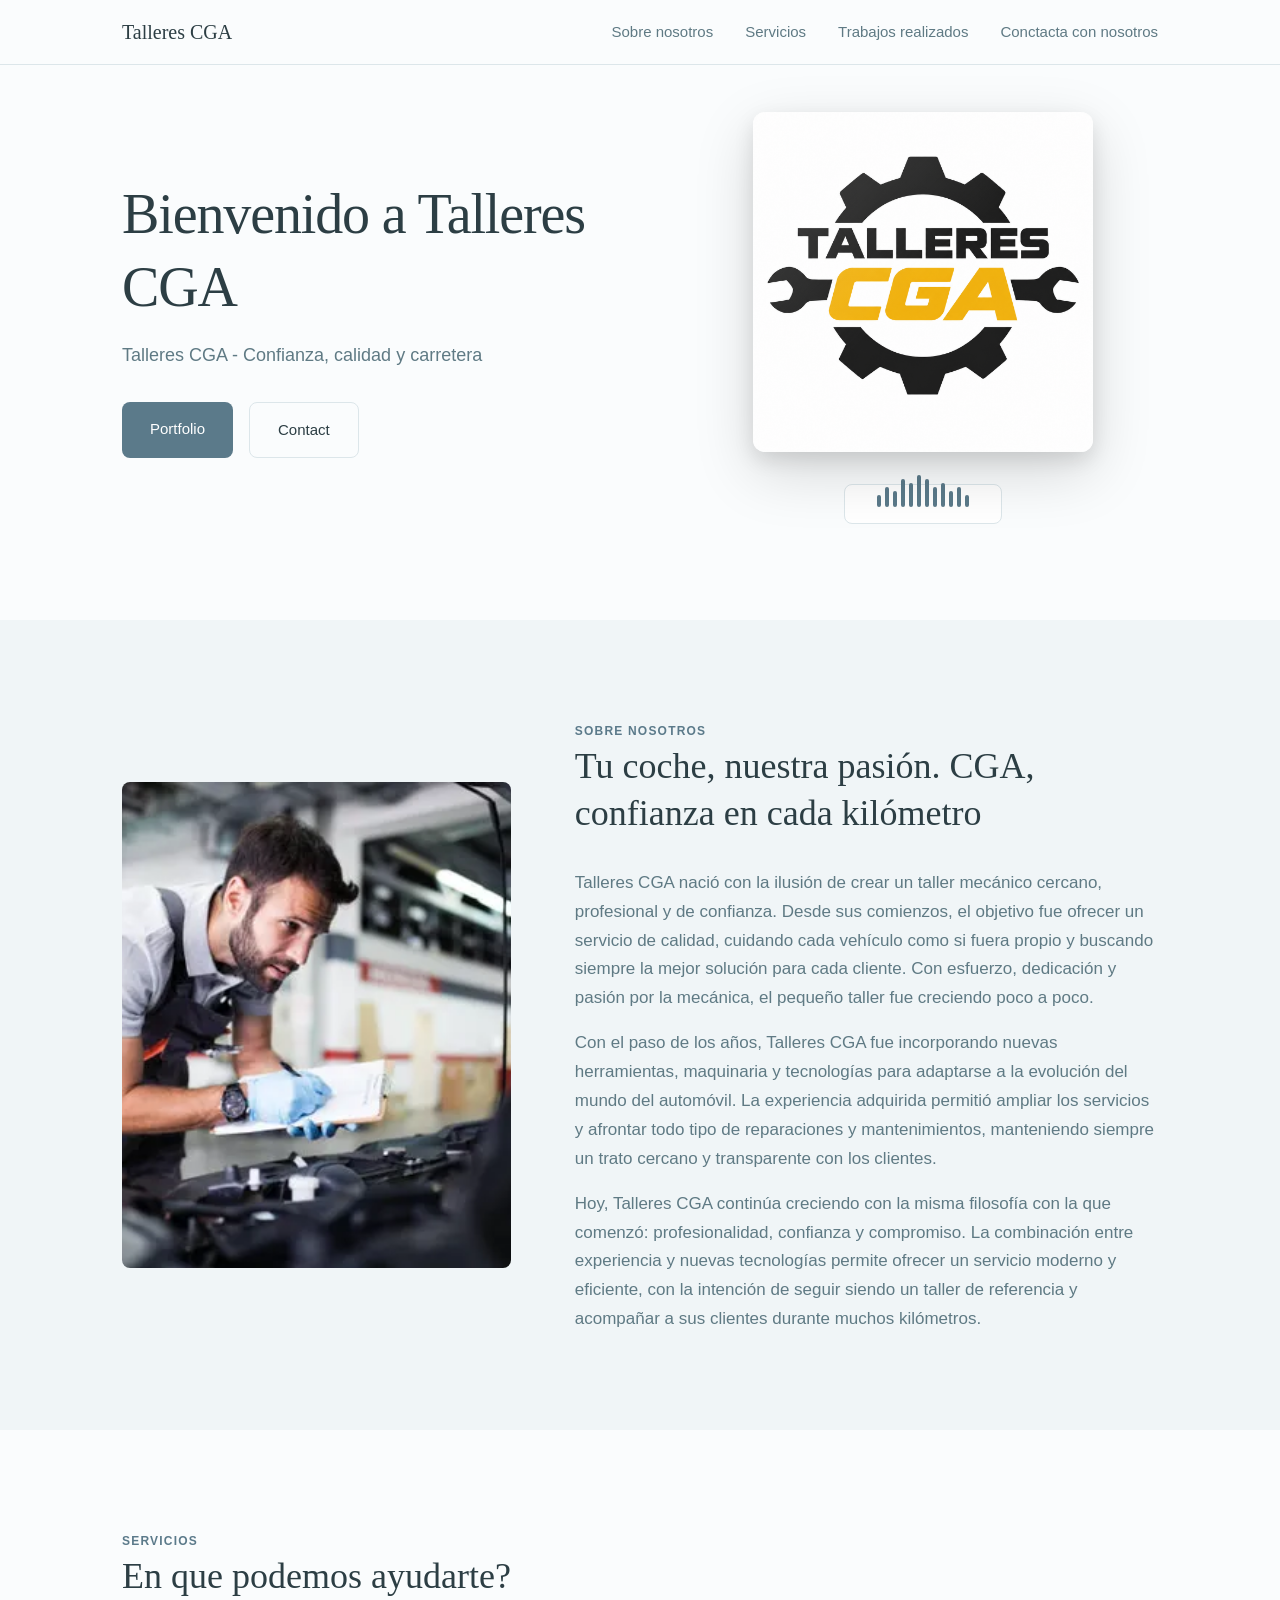
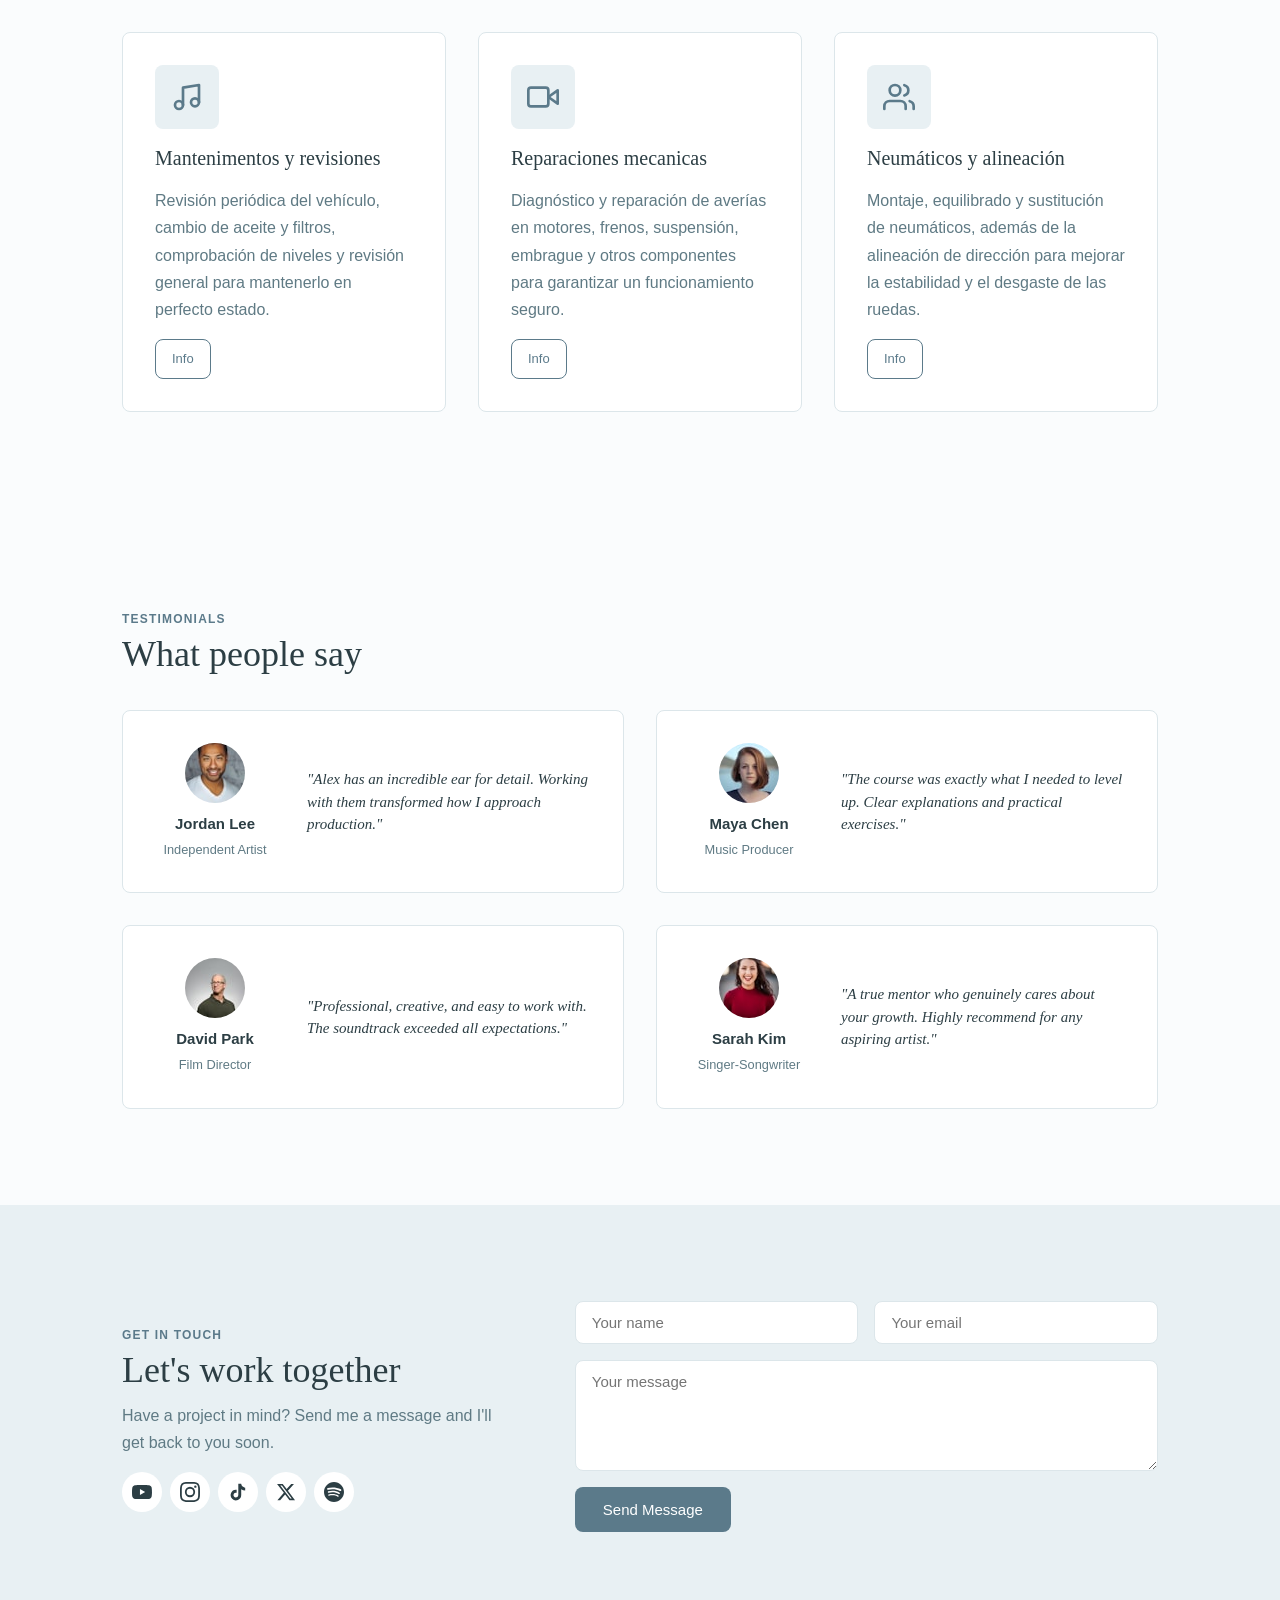
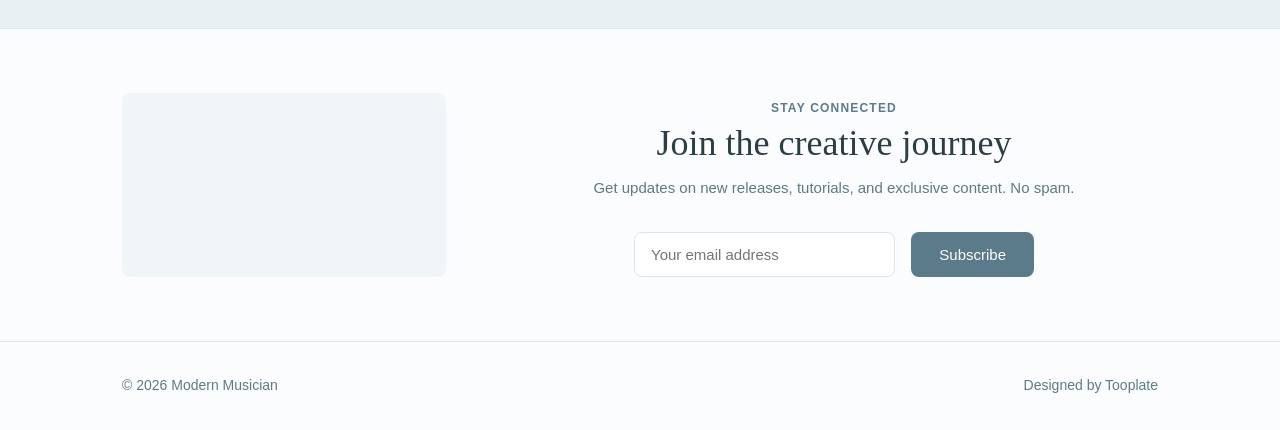
==== index.html @ a71c537a "init" ====
<!DOCTYPE html>
<html lang="en">

<head>
    <meta charset="UTF-8">
    <meta name="viewport" content="width=device-width, initial-scale=1.0">
    <meta name="description" content="Personal brand website for music creators, teachers, and freelancers">
    <title>Talleres CGA</title>
    <link rel="stylesheet" href="tooplate-musician-style.css">
    <!--

Tooplate 2155 Modern Musician

https://www.tooplate.com/view/2155-modern-musician

Free HTML CSS Template

-->
</head>

<body>
    <!-- Header -->
    <header class="header">
        <div class="container header-inner">
            <a href="#" class="logo">Talleres CGA</a>
            <button class="nav-toggle" aria-label="Toggle navigation" aria-expanded="false">
                <span></span>
                <span></span>
                <span></span>
            </button>
            <nav class="nav" id="nav">
                <ul class="nav-list">
                    <li><a href="#about" class="nav-link">Sobre nosotros</a></li>
                    <li><a href="#services" class="nav-link">Servicios</a></li>
                    <li><a href="#work" class="nav-link">Trabajos realizados</a></li>
                    <li><a href="#contact" class="nav-link">Conctacta con nosotros</a></li>
                </ul>
            </nav>
        </div>
    </header>

    <!-- Hero Section -->
    <section class="hero" id="hero">
        <div class="container">
            <div class="hero-grid">
                <div class="hero-content">
                    <h1>Bienvenido a Talleres CGA</h1>
                    <p class="hero-description">Talleres CGA - Confianza, calidad y carretera</p>


                    <svg class="icon-pause" width="20" height="20" viewBox="0 0 24 24" fill="currentColor"
                        style="display: none;">
                        <rect x="6" y="4" width="4" height="16" />
                        <rect x="14" y="4" width="4" height="16" />
                    </svg>

                    <div class="btn-group">
                        <a href="#work" class="btn btn-primary">Portfolio</a>
                        <a href="#contact" class="btn btn-secondary">Contact</a>
                    </div>
                </div>

                <!-- Hero Visual -->
                <div class="hero-visual">
                    <div class="album-showcase">
                        <div class="album-cover">
                            <img src="images/1a170a51-46c1-43ce-964d-2e6b5e4db017.png" alt="Logo talleres CGA">
                            <div class="album-reflection"></div>
                        </div>
                        <div class="audio-visualizer" id="visualizer">
                            <span class="bar"></span>
                            <span class="bar"></span>
                            <span class="bar"></span>
                            <span class="bar"></span>
                            <span class="bar"></span>
                            <span class="bar"></span>
                            <span class="bar"></span>
                            <span class="bar"></span>
                            <span class="bar"></span>
                            <span class="bar"></span>
                            <span class="bar"></span>
                            <span class="bar"></span>
                        </div>
                    </div>
                </div>
            </div>
        </div>
    </section>

    <!-- About Section -->
    <section class="about" id="about">
        <div class="container">
            <div class="about-grid">
                <div class="about-image">
                    <!-- Replace with your image -->
                    <img src="images/car-service.webp" alt="Modern Musician portrait">
                </div>
                <div class="about-text">
                    <span class="section-label">Sobre nosotros</span>
                    <h2>Tu coche, nuestra pasión. CGA, confianza en cada kilómetro
                    </h2>
                    <p>Talleres CGA nació con la ilusión de crear un taller mecánico cercano, profesional y de
                        confianza. Desde sus comienzos, el objetivo fue ofrecer un servicio de calidad, cuidando cada
                        vehículo como si fuera propio y buscando siempre la mejor solución para cada cliente. Con
                        esfuerzo, dedicación y pasión por la mecánica, el pequeño taller fue creciendo poco a poco.</p>
                    <p>Con el paso de los años, Talleres CGA fue incorporando nuevas herramientas, maquinaria y
                        tecnologías para adaptarse a la evolución del mundo del automóvil. La experiencia adquirida
                        permitió ampliar los servicios y afrontar todo tipo de reparaciones y mantenimientos,
                        manteniendo siempre un trato cercano y transparente con los clientes.</p>
                    <p>Hoy, Talleres CGA continúa creciendo con la misma filosofía con la que
                        comenzó: profesionalidad, confianza y compromiso. La combinación entre experiencia y nuevas
                        tecnologías permite ofrecer un servicio moderno y eficiente, con la intención de seguir siendo
                        un taller de referencia y acompañar a sus clientes durante muchos kilómetros.</p>
                </div>
            </div>
        </div>
    </section>

    <!-- Services Section -->
    <section class="services" id="services">
        <div class="container">
            <span class="section-label">Servicios</span>
            <h2>En que podemos ayudarte?</h2>
            <div class="services-grid">
                <article class="service-card">
                    <div class="service-icon">
                        <svg width="24" height="24" viewBox="0 0 24 24" fill="none" stroke="currentColor"
                            stroke-width="2" stroke-linecap="round" stroke-linejoin="round">
                            <path d="M9 18V5l12-2v13" />
                            <circle cx="6" cy="18" r="3" />
                            <circle cx="18" cy="16" r="3" />
                        </svg>
                    </div>
                    <h3>Mantenimentos y revisiones</h3>
                    <p>Revisión periódica del vehículo, cambio de aceite y filtros, comprobación de niveles y revisión
                        general para mantenerlo en perfecto estado.</p>
                    <a href="#" class="btn-small">Info</a>
                </article>
                <article class="service-card">
                    <div class="service-icon">
                        <svg width="24" height="24" viewBox="0 0 24 24" fill="none" stroke="currentColor"
                            stroke-width="2" stroke-linecap="round" stroke-linejoin="round">
                            <polygon points="23 7 16 12 23 17 23 7" />
                            <rect x="1" y="5" width="15" height="14" rx="2" ry="2" />
                        </svg>
                    </div>
                    <h3>Reparaciones mecanicas</h3>
                    <p>Diagnóstico y reparación de averías en motores, frenos, suspensión, embrague y otros componentes
                        para garantizar un funcionamiento seguro. </p>
                    <a href="#" class="btn-small">Info</a>
                </article>
                <article class="service-card">
                    <div class="service-icon">
                        <svg width="24" height="24" viewBox="0 0 24 24" fill="none" stroke="currentColor"
                            stroke-width="2" stroke-linecap="round" stroke-linejoin="round">
                            <path d="M17 21v-2a4 4 0 0 0-4-4H5a4 4 0 0 0-4 4v2" />
                            <circle cx="9" cy="7" r="4" />
                            <path d="M23 21v-2a4 4 0 0 0-3-3.87" />
                            <path d="M16 3.13a4 4 0 0 1 0 7.75" />
                        </svg>
                    </div>
                    <h3>Neumáticos y alineación</h3>
                    <p>Montaje, equilibrado y sustitución de neumáticos, además de la alineación de dirección para
                        mejorar la estabilidad y el desgaste de las ruedas.</p>
                    <a href="#" class="btn-small">Info</a>
                </article>
            </div>
        </div>
    </section>

    <!-- Testimonials Section -->
    <section class="testimonials" id="testimonials">
        <div class="container">
            <span class="section-label">Testimonials</span>
            <h2>What people say</h2>
            <div class="testimonials-grid">
                <article class="testimonial-card">
                    <div class="testimonial-author">
                        <div class="testimonial-avatar">
                            <img src="images/musician-avatar-11.jpg" alt="Jordan Lee">
                        </div>
                        <p class="testimonial-name">Jordan Lee</p>
                        <p class="testimonial-role">Independent Artist</p>
                    </div>
                    <p class="testimonial-text">"Alex has an incredible ear for detail. Working with them transformed
                        how I approach production."</p>
                </article>
                <article class="testimonial-card">
                    <div class="testimonial-author">
                        <div class="testimonial-avatar">
                            <img src="images/musician-avatar-12.jpg" alt="Maya Chen">
                        </div>
                        <p class="testimonial-name">Maya Chen</p>
                        <p class="testimonial-role">Music Producer</p>
                    </div>
                    <p class="testimonial-text">"The course was exactly what I needed to level up. Clear explanations
                        and practical exercises."</p>
                </article>
                <article class="testimonial-card">
                    <div class="testimonial-author">
                        <div class="testimonial-avatar">
                            <img src="images/musician-avatar-13.jpg" alt="David Park">
                        </div>
                        <p class="testimonial-name">David Park</p>
                        <p class="testimonial-role">Film Director</p>
                    </div>
                    <p class="testimonial-text">"Professional, creative, and easy to work with. The soundtrack exceeded
                        all expectations."</p>
                </article>
                <article class="testimonial-card">
                    <div class="testimonial-author">
                        <div class="testimonial-avatar">
                            <img src="images/musician-avatar-14.jpg" alt="Sarah Kim">
                        </div>
                        <p class="testimonial-name">Sarah Kim</p>
                        <p class="testimonial-role">Singer-Songwriter</p>
                    </div>
                    <p class="testimonial-text">"A true mentor who genuinely cares about your growth. Highly recommend
                        for any aspiring artist."</p>
                </article>
            </div>
        </div>
    </section>

    <!-- Contact Section -->
    <section class="contact" id="contact">
        <div class="container">
            <div class="contact-grid">
                <div class="contact-info">
                    <span class="section-label">Get in Touch</span>
                    <h2>Let's work together</h2>
                    <p>Have a project in mind? Send me a message and I'll get back to you soon.</p>
                    <div class="social-links">
                        <a href="#" class="social-link" aria-label="YouTube">
                            <svg width="20" height="20" viewBox="0 0 24 24" fill="currentColor">
                                <path
                                    d="M23.498 6.186a3.016 3.016 0 0 0-2.122-2.136C19.505 3.545 12 3.545 12 3.545s-7.505 0-9.377.505A3.017 3.017 0 0 0 .502 6.186C0 8.07 0 12 0 12s0 3.93.502 5.814a3.016 3.016 0 0 0 2.122 2.136c1.871.505 9.376.505 9.376.505s7.505 0 9.377-.505a3.015 3.015 0 0 0 2.122-2.136C24 15.93 24 12 24 12s0-3.93-.502-5.814zM9.545 15.568V8.432L15.818 12l-6.273 3.568z" />
                            </svg>
                        </a>
                        <a href="#" class="social-link" aria-label="Instagram">
                            <svg width="20" height="20" viewBox="0 0 24 24" fill="currentColor">
                                <path
                                    d="M12 2.163c3.204 0 3.584.012 4.85.07 3.252.148 4.771 1.691 4.919 4.919.058 1.265.069 1.645.069 4.849 0 3.205-.012 3.584-.069 4.849-.149 3.225-1.664 4.771-4.919 4.919-1.266.058-1.644.07-4.85.07-3.204 0-3.584-.012-4.849-.07-3.26-.149-4.771-1.699-4.919-4.92-.058-1.265-.07-1.644-.07-4.849 0-3.204.013-3.583.07-4.849.149-3.227 1.664-4.771 4.919-4.919 1.266-.057 1.645-.069 4.849-.069zM12 0C8.741 0 8.333.014 7.053.072 2.695.272.273 2.69.073 7.052.014 8.333 0 8.741 0 12c0 3.259.014 3.668.072 4.948.2 4.358 2.618 6.78 6.98 6.98C8.333 23.986 8.741 24 12 24c3.259 0 3.668-.014 4.948-.072 4.354-.2 6.782-2.618 6.979-6.98.059-1.28.073-1.689.073-4.948 0-3.259-.014-3.667-.072-4.947-.196-4.354-2.617-6.78-6.979-6.98C15.668.014 15.259 0 12 0zm0 5.838a6.162 6.162 0 1 0 0 12.324 6.162 6.162 0 0 0 0-12.324zM12 16a4 4 0 1 1 0-8 4 4 0 0 1 0 8zm6.406-11.845a1.44 1.44 0 1 0 0 2.881 1.44 1.44 0 0 0 0-2.881z" />
                            </svg>
                        </a>
                        <a href="#" class="social-link" aria-label="TikTok">
                            <svg width="20" height="20" viewBox="0 0 24 24" fill="currentColor">
                                <path
                                    d="M19.59 6.69a4.83 4.83 0 0 1-3.77-4.25V2h-3.45v13.67a2.89 2.89 0 0 1-5.2 1.74 2.89 2.89 0 0 1 2.31-4.64 2.93 2.93 0 0 1 .88.13V9.4a6.84 6.84 0 0 0-1-.05A6.33 6.33 0 0 0 5 20.1a6.34 6.34 0 0 0 10.86-4.43v-7a8.16 8.16 0 0 0 4.77 1.52v-3.4a4.85 4.85 0 0 1-1-.1z" />
                            </svg>
                        </a>
                        <a href="#" class="social-link" aria-label="Twitter">
                            <svg width="20" height="20" viewBox="0 0 24 24" fill="currentColor">
                                <path
                                    d="M18.244 2.25h3.308l-7.227 8.26 8.502 11.24H16.17l-5.214-6.817L4.99 21.75H1.68l7.73-8.835L1.254 2.25H8.08l4.713 6.231zm-1.161 17.52h1.833L7.084 4.126H5.117z" />
                            </svg>
                        </a>
                        <a href="#" class="social-link" aria-label="Spotify">
                            <svg width="20" height="20" viewBox="0 0 24 24" fill="currentColor">
                                <path
                                    d="M12 0C5.4 0 0 5.4 0 12s5.4 12 12 12 12-5.4 12-12S18.66 0 12 0zm5.521 17.34c-.24.359-.66.48-1.021.24-2.82-1.74-6.36-2.101-10.561-1.141-.418.122-.779-.179-.899-.539-.12-.421.18-.78.54-.9 4.56-1.021 8.52-.6 11.64 1.32.42.18.479.659.301 1.02zm1.44-3.3c-.301.42-.841.6-1.262.3-3.239-1.98-8.159-2.58-11.939-1.38-.479.12-1.02-.12-1.14-.6-.12-.48.12-1.021.6-1.141C9.6 9.9 15 10.561 18.72 12.84c.361.181.54.78.241 1.2zm.12-3.36C15.24 8.4 8.82 8.16 5.16 9.301c-.6.179-1.2-.181-1.38-.721-.18-.601.18-1.2.72-1.381 4.26-1.26 11.28-1.02 15.721 1.621.539.3.719 1.02.419 1.56-.299.421-1.02.599-1.559.3z" />
                            </svg>
                        </a>
                    </div>
                </div>
                <form class="contact-form" action="#" method="post">
                    <div class="form-row">
                        <input type="text" class="form-input" name="name" placeholder="Your name" required>
                        <input type="email" class="form-input" name="email" placeholder="Your email" required>
                    </div>
                    <textarea class="form-input form-textarea" name="message" placeholder="Your message" rows="5"
                        required></textarea>
                    <button type="submit" class="btn btn-primary">Send Message</button>
                </form>
            </div>
        </div>
    </section>

    <!-- Newsletter Section -->
    <section class="newsletter" id="newsletter">
        <div class="container">
            <div class="newsletter-grid">
                <div class="newsletter-map">
                    <iframe
                        src="https://www.google.com/maps/embed?pb=!1m18!1m12!1m3!1d423286.27404345275!2d-118.69192047471653!3d34.02016130653294!2m3!1f0!2f0!3f0!3m2!1i1024!2i768!4f13.1!3m3!1m2!1s0x80c2c75ddc27da13%3A0xe22fdf6f254608f4!2sLos%20Angeles%2C%20CA%2C%20USA!5e0!3m2!1sen!2s!4v1699900000000!5m2!1sen!2s"
                        width="100%" height="100%" style="border:0; border-radius: 8px;" allowfullscreen=""
                        loading="lazy" referrerpolicy="no-referrer-when-downgrade">
                    </iframe>
                </div>
                <div class="newsletter-content">
                    <span class="section-label">Stay Connected</span>
                    <h3>Join the creative journey</h3>
                    <p>Get updates on new releases, tutorials, and exclusive content. No spam.</p>
                    <form class="newsletter-form" action="#" method="post">
                        <input type="email" class="form-input" name="email" placeholder="Your email address" required>
                        <button type="submit" class="btn btn-primary">Subscribe</button>
                    </form>
                </div>
            </div>
        </div>
    </section>

    <!-- Footer -->
    <footer class="footer">
        <div class="container footer-content">
            <p class="footer-copyright">© 2026 Modern Musician</p>
            <a href="https://www.tooplate.com" rel="nofollow" class="footer-credit">Designed by Tooplate</a>
        </div>
    </footer>

    <!-- JavaScript for navigation and audio player -->
    <script src="tooplate-musician-script.js"></script>
</body>

</html>
---- tooplate-musician-style.css ----
@charset "utf-8";
/* CSS Document 

Tooplate 2155 Modern Musician

https://www.tooplate.com/view/2155-modern-musician

*/
:root {
	/* Colors */
	--color-primary: #5b7a8a;
	--color-primary-light: #e8f0f3;
	--color-primary-dark: #3d5561;
	--color-text: #2c3e44;
	--color-text-light: #5f7a84;
	--color-bg: #fafcfd;
	--color-bg-alt: #f0f5f7;
	--color-white: #ffffff;
	--color-border: #dce6ea;

	/* Typography */
	--font-main: -apple-system, BlinkMacSystemFont, "Segoe UI", Roboto, "Helvetica Neue", Arial, sans-serif;
	--font-heading: "Georgia", "Times New Roman", serif;

	/* Spacing */
	--space-xs: 0.5rem;
	--space-sm: 1rem;
	--space-md: 2rem;
	--space-lg: 4rem;
	--space-xl: 6rem;

	/* Layout */
	--max-width: 1100px;
	--border-radius: 8px;
}

/* ===========================================
           Reset & Base Styles
           =========================================== */
*,
*::before,
*::after {
	box-sizing: border-box;
	margin: 0;
	padding: 0;
}

html {
	scroll-behavior: smooth;
}

body {
	font-family: var(--font-main);
	font-size: 1rem;
	line-height: 1.7;
	color: var(--color-text);
	background-color: var(--color-bg);
}

img {
	max-width: 100%;
	height: auto;
	display: block;
}

a {
	color: var(--color-primary);
	text-decoration: none;
	transition: color 0.2s ease;
}

a:hover {
	color: var(--color-primary-dark);
}

/* ===========================================
           Typography
           =========================================== */
h1,
h2,
h3,
h4 {
	font-family: var(--font-heading);
	font-weight: 400;
	line-height: 1.3;
	color: var(--color-text);
}

h1 {
	font-size: clamp(2.5rem, 5vw, 3.5rem);
	letter-spacing: -0.02em;
}

h2 {
	font-size: clamp(1.75rem, 3vw, 2.25rem);
	margin-bottom: var(--space-md);
}

h3 {
	font-size: 1.25rem;
	margin-bottom: var(--space-sm);
}

p {
	margin-bottom: var(--space-sm);
}

/* ===========================================
           Layout Components
           =========================================== */
.container {
	width: 100%;
	max-width: var(--max-width);
	margin: 0 auto;
	padding: 0 var(--space-md);
}

section {
	padding: var(--space-xl) 0;
}

.section-label {
	font-family: var(--font-main);
	font-size: 0.75rem;
	font-weight: 600;
	letter-spacing: 0.1em;
	text-transform: uppercase;
	color: var(--color-primary);
	margin-bottom: var(--space-xs);
}

/* ===========================================
           Buttons
           =========================================== */
.btn {
	display: inline-block;
	padding: 0.875rem 1.75rem;
	font-family: var(--font-main);
	font-size: 0.9375rem;
	font-weight: 500;
	text-align: center;
	border: none;
	border-radius: var(--border-radius);
	cursor: pointer;
	transition: all 0.2s ease;
}

.btn-primary {
	background-color: var(--color-primary);
	color: var(--color-white);
}

.btn-primary:hover {
	background-color: var(--color-primary-dark);
	color: var(--color-white);
}

.btn-secondary {
	background-color: transparent;
	color: var(--color-text);
	border: 1px solid var(--color-border);
}

.btn-secondary:hover {
	background-color: var(--color-bg-alt);
	border-color: var(--color-text-light);
	color: var(--color-text);
}

.btn-group {
	display: flex;
	flex-wrap: wrap;
	gap: var(--space-sm);
}

/* ===========================================
           Header & Navigation
           =========================================== */
.header {
	position: fixed;
	top: 0;
	left: 0;
	right: 0;
	background-color: rgba(250, 252, 253, 0.95);
	backdrop-filter: blur(8px);
	z-index: 100;
	border-bottom: 1px solid var(--color-border);
}

.header-inner {
	display: flex;
	align-items: center;
	justify-content: space-between;
	height: 4rem;
}

.logo {
	font-family: var(--font-heading);
	font-size: 1.25rem;
	color: var(--color-text);
}

.nav-list {
	display: flex;
	gap: var(--space-md);
	list-style: none;
}

.nav-link {
	font-size: 0.9375rem;
	color: var(--color-text-light);
}

.nav-link:hover {
	color: var(--color-text);
}

.nav-toggle {
	display: none;
	background: none;
	border: none;
	cursor: pointer;
	padding: var(--space-xs);
}

.nav-toggle span {
	display: block;
	width: 24px;
	height: 2px;
	background-color: var(--color-text);
	margin: 5px 0;
	transition: 0.2s;
}

/* ===========================================
           Hero Section
           =========================================== */
.hero {
	display: flex;
	align-items: center;
	padding-top: 7rem;
	padding-bottom: var(--space-xl);
	background-color: var(--color-bg);
}

.hero-grid {
	display: grid;
	grid-template-columns: 1fr;
	gap: var(--space-lg);
	align-items: center;
}

.hero-content {
	max-width: 540px;
}

.hero-tagline {
	font-size: 1.125rem;
	color: var(--color-text-light);
	margin-bottom: var(--space-xs);
}

.hero h1 {
	margin-bottom: var(--space-sm);
}

.hero-description {
	font-size: 1.125rem;
	color: var(--color-text-light);
	margin-bottom: var(--space-md);
}

/* Hero Visual / Album Showcase */
.hero-visual {
	display: flex;
	justify-content: center;
	align-items: center;
}

.album-showcase {
	position: relative;
	display: flex;
	flex-direction: column;
	align-items: center;
	gap: var(--space-md);
}

.album-cover {
	position: relative;
	width: 280px;
	height: 280px;
	border-radius: 12px;
	overflow: hidden;
	box-shadow:
		0 20px 60px rgba(0, 0, 0, 0.15),
		0 8px 20px rgba(0, 0, 0, 0.1);
}

.album-cover img {
	width: 100%;
	height: 100%;
	object-fit: cover;
}

.album-reflection {
	position: absolute;
	inset: 0;
	background: linear-gradient(135deg,
			rgba(255, 255, 255, 0.2) 0%,
			rgba(255, 255, 255, 0) 50%);
	pointer-events: none;
}

.audio-visualizer {
	display: flex;
	align-items: flex-end;
	justify-content: center;
	gap: 4px;
	height: 40px;
	padding: var(--space-sm) var(--space-md);
	background-color: var(--color-white);
	border-radius: var(--border-radius);
	border: 1px solid var(--color-border);
}

.audio-visualizer .bar {
	width: 4px;
	background-color: var(--color-primary);
	border-radius: 2px;
	height: 8px;
	transition: height 0.1s ease;
}

.audio-visualizer.playing .bar {
	animation: visualizer 0.5s ease-in-out infinite alternate;
}

.audio-visualizer .bar:nth-child(1) {
	height: 12px;
	animation-delay: 0s;
}

.audio-visualizer .bar:nth-child(2) {
	height: 20px;
	animation-delay: 0.1s;
}

.audio-visualizer .bar:nth-child(3) {
	height: 16px;
	animation-delay: 0.15s;
}

.audio-visualizer .bar:nth-child(4) {
	height: 28px;
	animation-delay: 0.2s;
}

.audio-visualizer .bar:nth-child(5) {
	height: 24px;
	animation-delay: 0.05s;
}

.audio-visualizer .bar:nth-child(6) {
	height: 32px;
	animation-delay: 0.25s;
}

.audio-visualizer .bar:nth-child(7) {
	height: 28px;
	animation-delay: 0.1s;
}

.audio-visualizer .bar:nth-child(8) {
	height: 20px;
	animation-delay: 0.3s;
}

.audio-visualizer .bar:nth-child(9) {
	height: 24px;
	animation-delay: 0.15s;
}

.audio-visualizer .bar:nth-child(10) {
	height: 16px;
	animation-delay: 0.2s;
}

.audio-visualizer .bar:nth-child(11) {
	height: 20px;
	animation-delay: 0.05s;
}

.audio-visualizer .bar:nth-child(12) {
	height: 12px;
	animation-delay: 0.25s;
}

@keyframes visualizer {
	0% {
		transform: scaleY(0.3);
	}

	100% {
		transform: scaleY(1);
	}
}

.album-info-card {
	text-align: center;
}

.album-badge {
	display: inline-block;
	padding: 4px 12px;
	font-size: 0.6875rem;
	font-weight: 600;
	letter-spacing: 0.05em;
	text-transform: uppercase;
	color: var(--color-primary);
	background-color: var(--color-primary-light);
	border-radius: 20px;
	margin-bottom: var(--space-xs);
}

.album-info-card h3 {
	font-family: var(--font-heading);
	font-size: 1.25rem;
	margin-bottom: 4px;
}

.album-info-card p {
	font-size: 0.875rem;
	color: var(--color-text-light);
	margin-bottom: 0;
}

@media (min-width: 900px) {
	.hero-grid {
		grid-template-columns: 1fr 1fr;
		gap: var(--space-xl);
	}

	.album-cover {
		width: 340px;
		height: 340px;
	}
}

.hero-description {
	font-size: 1.125rem;
	color: var(--color-text-light);
	margin-bottom: var(--space-md);
	max-width: 480px;
}

/* ===========================================
           Audio Player
           =========================================== */
.audio-player {
	display: flex;
	align-items: center;
	gap: var(--space-sm);
	padding: var(--space-sm) var(--space-md);
	background-color: var(--color-white);
	border: 1px solid var(--color-border);
	border-radius: var(--border-radius);
	margin-bottom: var(--space-md);
	max-width: 420px;
	user-select: none;
}

.audio-play-btn {
	width: 44px;
	height: 44px;
	min-width: 44px;
	display: flex;
	align-items: center;
	justify-content: center;
	background-color: var(--color-primary);
	color: var(--color-white);
	border: none;
	border-radius: 50%;
	cursor: pointer;
	transition: background-color 0.2s ease, transform 0.1s ease;
}

.audio-play-btn:hover {
	background-color: var(--color-primary-dark);
}

.audio-play-btn:active {
	transform: scale(0.95);
}

.audio-info {
	flex: 1;
	min-width: 0;
}

.audio-track-row {
	display: flex;
	align-items: flex-start;
	justify-content: space-between;
	gap: var(--space-sm);
	margin-bottom: 8px;
}

.audio-track-info {
	display: flex;
	flex-direction: column;
}

.audio-title {
	font-size: 0.9375rem;
	font-weight: 600;
	color: var(--color-text);
	white-space: nowrap;
	overflow: hidden;
	text-overflow: ellipsis;
}

.audio-artist {
	font-size: 0.75rem;
	color: var(--color-text-light);
}

.audio-progress-wrap {
	display: flex;
	flex-direction: column;
	gap: 6px;
}

.audio-progress-bar {
	position: relative;
	height: 6px;
	cursor: pointer;
	padding: 8px 0;
	margin: -8px 0;
}

.audio-progress-bg {
	position: absolute;
	top: 50%;
	left: 0;
	right: 0;
	height: 6px;
	transform: translateY(-50%);
	background-color: var(--color-bg-alt);
	border-radius: 3px;
}

.audio-progress {
	position: absolute;
	top: 50%;
	left: 0;
	height: 6px;
	width: 0%;
	transform: translateY(-50%);
	background-color: var(--color-primary);
	border-radius: 3px;
	pointer-events: none;
}

.audio-progress-handle {
	position: absolute;
	top: 50%;
	left: 0%;
	width: 16px;
	height: 16px;
	background-color: var(--color-primary);
	border: 2px solid var(--color-white);
	border-radius: 50%;
	transform: translate(-50%, -50%);
	box-shadow: 0 2px 6px rgba(0, 0, 0, 0.2);
	cursor: grab;
	transition: transform 0.1s ease;
}

.audio-progress-handle:hover,
.audio-progress-handle.dragging {
	transform: translate(-50%, -50%) scale(1.2);
}

.audio-progress-handle.dragging {
	cursor: grabbing;
}

.audio-time {
	display: flex;
	justify-content: space-between;
	font-size: 0.6875rem;
	color: var(--color-text-light);
	font-variant-numeric: tabular-nums;
}

/* Volume Control */
.volume-control {
	display: none;
	align-items: center;
	gap: 6px;
}

.volume-icon {
	color: var(--color-text-light);
	flex-shrink: 0;
}

.volume-slider {
	-webkit-appearance: none;
	appearance: none;
	width: 50px;
	height: 3px;
	background: var(--color-bg-alt);
	border-radius: 2px;
	outline: none;
	cursor: pointer;
}

.volume-slider::-webkit-slider-thumb {
	-webkit-appearance: none;
	appearance: none;
	width: 10px;
	height: 10px;
	background: var(--color-primary);
	border-radius: 50%;
	cursor: pointer;
	transition: transform 0.1s ease;
}

.volume-slider::-webkit-slider-thumb:hover {
	transform: scale(1.2);
}

.volume-slider::-moz-range-thumb {
	width: 10px;
	height: 10px;
	background: var(--color-primary);
	border: none;
	border-radius: 50%;
	cursor: pointer;
}

@media (min-width: 400px) {
	.volume-control {
		display: flex;
	}
}

/* ===========================================
           About Section
           =========================================== */
.about {
	background-color: var(--color-bg-alt);
}


.about-grid {
	display: grid;
	grid-template-columns: 1fr;
	gap: var(--space-lg);
	align-items: center;
}

.about-image {
	aspect-ratio: 4 / 5;
	background-color: var(--color-border);
	border-radius: var(--border-radius);
	overflow: hidden;
	max-width: 280px;
}

.about-image img {
	width: 100%;
	height: 100%;
	object-fit: cover;
}

@media (min-width: 768px) {
	.about-image {
		max-width: none;
	}
}

.about-text p {
	color: var(--color-text-light);
	font-size: 1.0625rem;
}

.about-text p:last-child {
	margin-bottom: 0;
}

.about-text p.about-note {
	font-size: 0.875rem;
	color: var(--color-text-light);
	margin-top: var(--space-md);
	padding: var(--space-sm);
	background-color: var(--color-bg);
	border: 1px solid var(--color-border);
	border-radius: var(--border-radius);
	width: 94%;
}

/* ===========================================
           Services Section
           =========================================== */
.services-grid {
	display: grid;
	grid-template-columns: 1fr;
	gap: var(--space-md);
}

.service-card {
	padding: var(--space-md);
	background-color: var(--color-white);
	border: 1px solid var(--color-border);
	border-radius: var(--border-radius);
	transition: border-color 0.2s ease;
}

.service-card:hover {
	border-color: var(--color-primary);
}

.service-icon {
	width: 64px;
	height: 64px;
	display: flex;
	align-items: center;
	justify-content: center;
	background-color: var(--color-primary-light);
	border-radius: var(--border-radius);
	margin-bottom: var(--space-sm);
	color: var(--color-primary);
}

.service-icon svg {
	width: 32px;
	height: 32px;
}

.service-card p {
	color: var(--color-text-light);
	margin-bottom: var(--space-sm);
}

.btn-small {
	display: inline-block;
	padding: 0.5rem 1rem;
	font-size: 0.8125rem;
	font-weight: 500;
	color: var(--color-primary);
	background-color: transparent;
	border: 1px solid var(--color-primary);
	border-radius: var(--border-radius);
	transition: all 0.2s ease;
}

.btn-small:hover {
	background-color: var(--color-primary);
	color: var(--color-white);
}

/* ===========================================
           Featured Work Section
           =========================================== */
.work {
	background-color: var(--color-bg-alt);
}

.work-grid {
	display: grid;
	grid-template-columns: 1fr;
	gap: var(--space-md);
}

.work-card {
	background-color: var(--color-white);
	border-radius: var(--border-radius);
	overflow: hidden;
	border: 1px solid var(--color-border);
	transition: transform 0.2s ease, box-shadow 0.2s ease;
}

.work-card:hover {
	transform: translateY(-4px);
	box-shadow: 0 12px 32px rgba(0, 0, 0, 0.08);
}

.work-image {
	aspect-ratio: 16 / 10;
	background-color: var(--color-border);
	overflow: hidden;
}

.work-image img {
	width: 100%;
	height: 100%;
	object-fit: cover;
}

.work-info {
	padding: var(--space-sm) var(--space-md) var(--space-md);
}

.work-category {
	font-size: 0.75rem;
	font-weight: 600;
	letter-spacing: 0.05em;
	text-transform: uppercase;
	color: var(--color-primary);
	margin-bottom: var(--space-xs);
}

.work-info h3 {
	margin-bottom: var(--space-xs);
}

.work-info p {
	color: var(--color-text-light);
	font-size: 0.9375rem;
	margin-bottom: 0;
}

/* ===========================================
           Testimonials Section
           =========================================== */
.testimonials-grid {
	display: grid;
	grid-template-columns: 1fr;
	gap: var(--space-md);
}

.testimonial-card {
	display: grid;
	grid-template-columns: 120px 1fr;
	gap: var(--space-md);
	padding: var(--space-md);
	background-color: var(--color-white);
	border: 1px solid var(--color-border);
	border-radius: var(--border-radius);
	align-items: center;
}

.testimonial-author {
	display: flex;
	flex-direction: column;
	align-items: center;
	text-align: center;
	gap: 2px;
	width: 120px;
}

.testimonial-avatar {
	width: 60px;
	height: 60px;
	background-color: var(--color-primary-light);
	border-radius: 50%;
	overflow: hidden;
	flex-shrink: 0;
	margin-bottom: 6px;
}

.testimonial-name {
	font-weight: 600;
	color: var(--color-text);
	font-size: 0.9375rem;
	margin: 0;
}

.testimonial-role {
	font-size: 0.6875rem;
	color: var(--color-text-light);
	margin: 0;
}

.testimonial-text {
	font-family: var(--font-heading);
	font-size: 0.9375rem;
	font-style: italic;
	color: var(--color-text);
	margin-bottom: 0;
	line-height: 1.5;
}

.testimonial-avatar img {
	width: 100%;
	height: 100%;
	object-fit: cover;
}

.testimonial-name {
	font-weight: 600;
	color: var(--color-text);
}

.testimonial-role {
	font-size: 0.8rem;
	color: var(--color-text-light);
}

/* ===========================================
           Contact Section
           =========================================== */
.contact {
	background-color: var(--color-primary-light);
	padding: var(--space-xl) 0;
}

.contact-grid {
	display: grid;
	grid-template-columns: 1fr;
	gap: var(--space-md);
	align-items: center;
}

.contact-info h2 {
	margin-bottom: var(--space-xs);
}

.contact-info p {
	color: var(--color-text-light);
	margin-bottom: var(--space-sm);
}

.contact-form {
	display: flex;
	flex-direction: column;
	gap: var(--space-sm);
}

.form-row {
	display: grid;
	grid-template-columns: 1fr;
	gap: var(--space-sm);
}

.form-input {
	padding: 0.75rem 1rem;
	font-family: var(--font-main);
	font-size: 0.9375rem;
	border: 1px solid var(--color-border);
	border-radius: var(--border-radius);
	background-color: var(--color-white);
	transition: border-color 0.2s ease;
}

.form-input:focus {
	outline: none;
	border-color: var(--color-primary);
}

.form-textarea {
	resize: vertical;
	min-height: 80px;
}

.contact-form .btn {
	align-self: flex-start;
}

.social-links {
	display: flex;
	gap: var(--space-xs);
}

.social-link {
	width: 40px;
	height: 40px;
	display: flex;
	align-items: center;
	justify-content: center;
	background-color: var(--color-white);
	border-radius: 50%;
	color: var(--color-text);
	transition: background-color 0.2s ease, color 0.2s ease;
}

.social-link:hover {
	background-color: var(--color-primary);
	color: var(--color-white);
}

@media (min-width: 640px) {
	.form-row {
		grid-template-columns: 1fr 1fr;
	}
}

@media (min-width: 768px) {
	.contact-grid {
		grid-template-columns: 1fr 1.5fr;
		gap: var(--space-lg);
	}
}

/* ===========================================
           Newsletter Section
           =========================================== */
.newsletter {
	background-color: var(--color-bg);
	padding: var(--space-lg) 0;
	border-top: 1px solid var(--color-border);
}

.newsletter-grid {
	display: grid;
	grid-template-columns: 1fr;
	gap: var(--space-md);
	align-items: center;
}

.newsletter-content {
	text-align: center;
}

.newsletter-content h3 {
	font-size: clamp(1.75rem, 3vw, 2.25rem);
	margin-bottom: var(--space-xs);
}

.newsletter-content p {
	color: var(--color-text-light);
	font-size: 0.9375rem;
	margin-bottom: var(--space-md);
}

.newsletter-form {
	display: flex;
	flex-direction: column;
	gap: var(--space-sm);
	max-width: 360px;
	margin: 0 auto;
}

.newsletter-map {
	height: 200px;
	border-radius: var(--border-radius);
	overflow: hidden;
	background-color: var(--color-bg-alt);
}

@media (min-width: 480px) {
	.newsletter-form {
		flex-direction: row;
		max-width: 400px;
	}

	.newsletter-form .form-input {
		flex: 1;
	}

	.newsletter-form .btn {
		flex-shrink: 0;
	}
}

@media (min-width: 768px) {
	.newsletter-grid {
		grid-template-columns: 1fr 2fr;
		gap: var(--space-lg);
	}

	.newsletter-map {
		height: 100%;
		min-height: 180px;
	}
}

/* ===========================================
           Footer
           =========================================== */
.footer {
	padding: var(--space-md) 0;
	background-color: var(--color-bg);
	border-top: 1px solid var(--color-border);
}

.footer-content {
	display: flex;
	align-items: center;
	justify-content: space-between;
	flex-wrap: wrap;
	gap: var(--space-sm);
}

.footer-copyright {
	font-size: 0.875rem;
	color: var(--color-text-light);
	margin: 0;
}

.footer-credit {
	font-size: 0.875rem;
	color: var(--color-text-light);
}

.footer-credit:hover {
	color: var(--color-primary);
}

/* ===========================================
           Responsive Design
           =========================================== */
@media (min-width: 640px) {
	.services-grid {
		grid-template-columns: repeat(2, 1fr);
	}

	.work-grid {
		grid-template-columns: repeat(2, 1fr);
	}
}

@media (min-width: 768px) {
	.about-grid {
		grid-template-columns: 1fr 1.5fr;
	}

	.services-grid {
		grid-template-columns: repeat(3, 1fr);
	}

	.work-grid {
		grid-template-columns: repeat(3, 1fr);
	}
	.testimonials-grid {
		grid-template-columns: repeat(2, 1fr);
	}
}

@media (max-width: 767px) {
	.nav {
		position: fixed;
		top: 4rem;
		left: 0;
		right: 0;
		background-color: var(--color-bg);
		border-bottom: 1px solid var(--color-border);
		padding: var(--space-md);
		transform: translateY(-100%);
		opacity: 0;
		visibility: hidden;
		transition: all 0.3s ease;
		overflow-y: auto;
		max-height: calc(100vh - 4rem);
		max-height: calc(100dvh - 4rem);
	}

	.nav.active {
		transform: translateY(0);
		opacity: 1;
		visibility: visible;
	}

	.nav-list {
		flex-direction: column;
		gap: var(--space-sm);
	}

	.nav-toggle {
		display: block;
	}
}
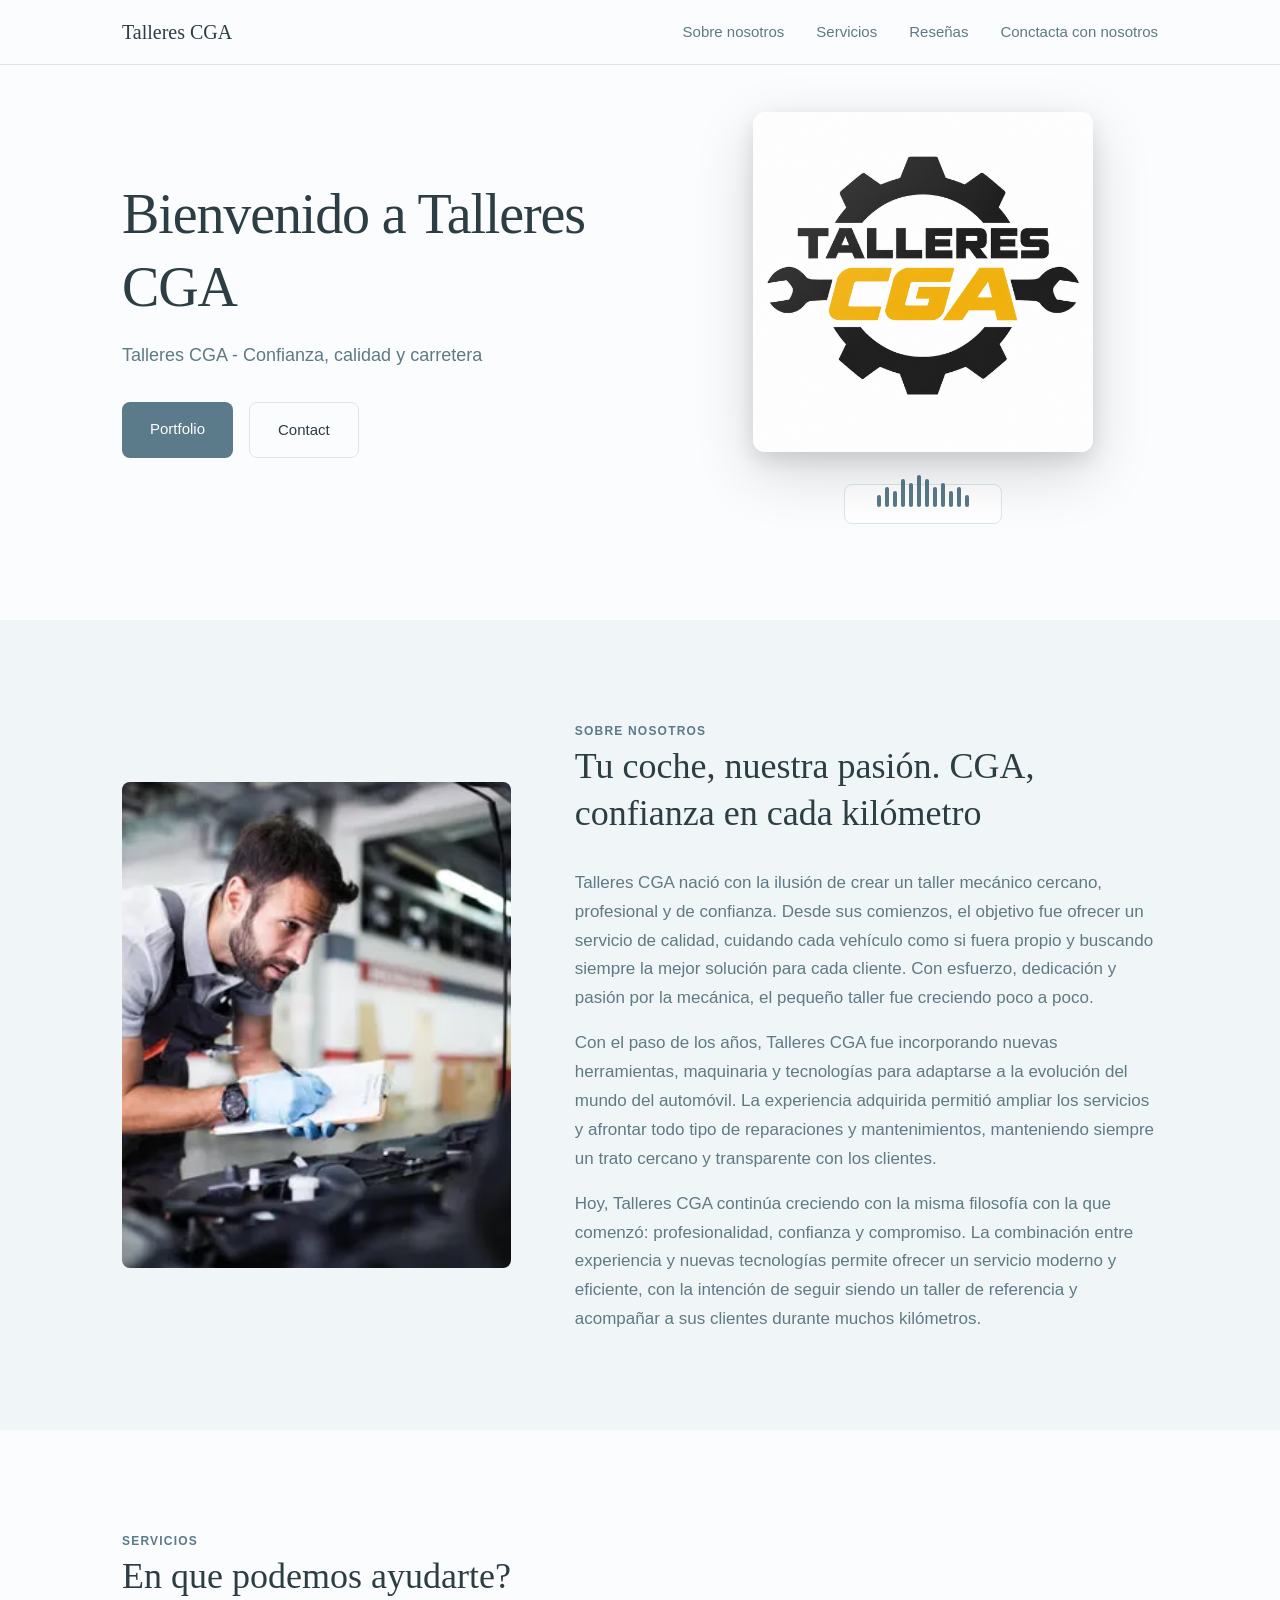
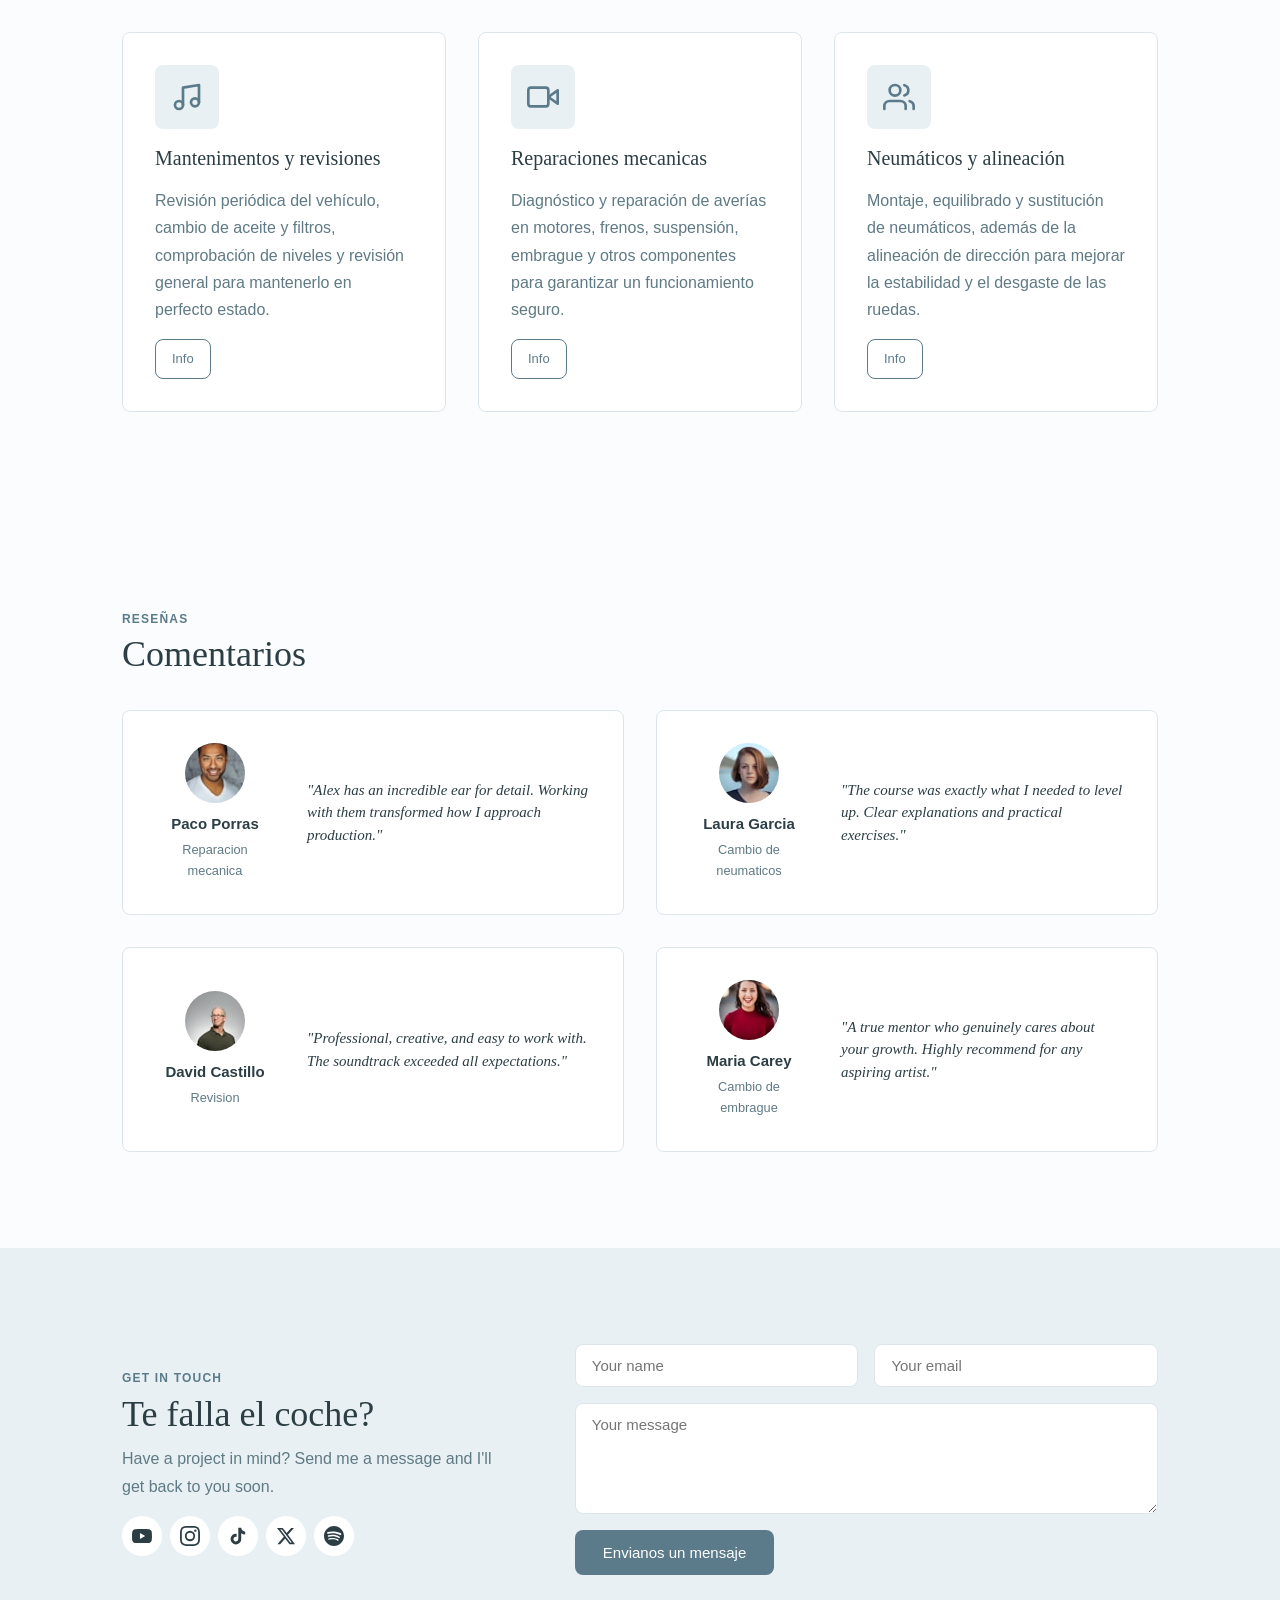
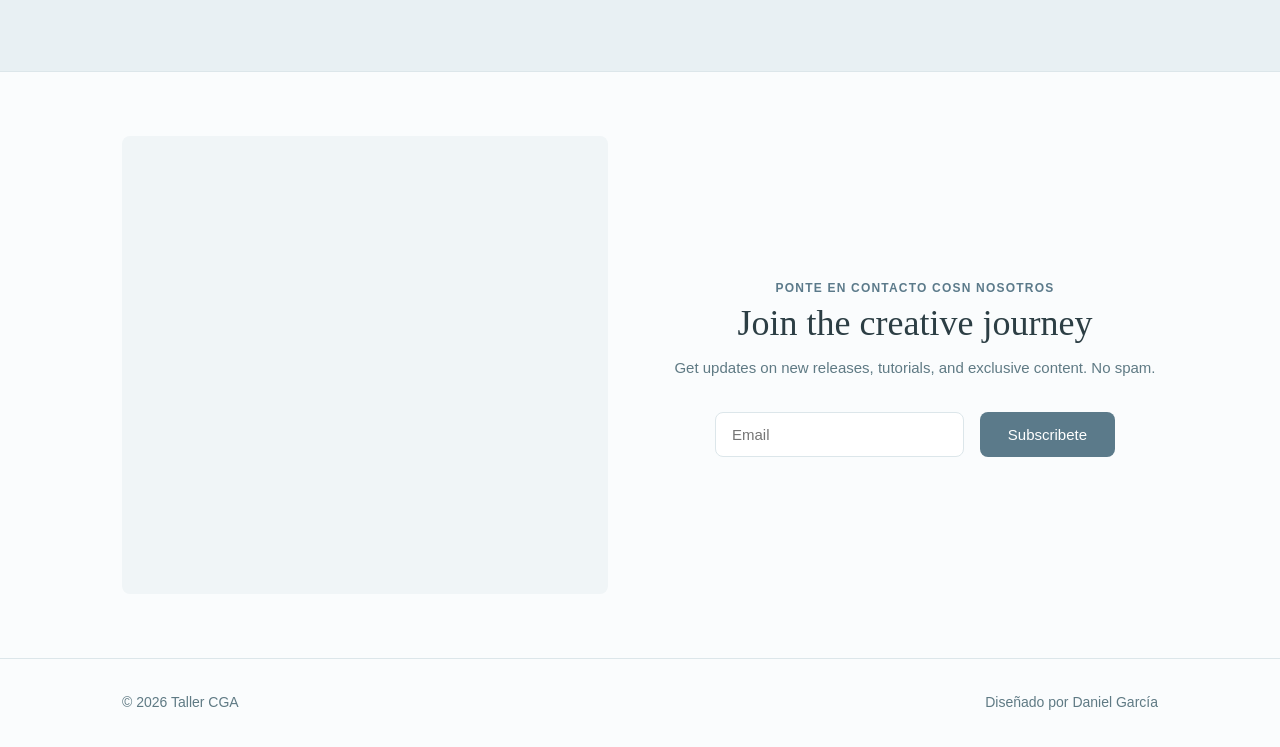
==== commit 5b792c51: "change" ====
--- a/index.html
+++ b/index.html
@@ -10,6 +10,8 @@
     <!--
 
 Tooplate 2155 Modern Musician
+
+fsadfasd
 
 https://www.tooplate.com/view/2155-modern-musician
 
@@ -32,7 +34,7 @@
                 <ul class="nav-list">
                     <li><a href="#about" class="nav-link">Sobre nosotros</a></li>
                     <li><a href="#services" class="nav-link">Servicios</a></li>
-                    <li><a href="#work" class="nav-link">Trabajos realizados</a></li>
+                    <li><a href="#work" class="nav-link">Reseñas</a></li>
                     <li><a href="#contact" class="nav-link">Conctacta con nosotros</a></li>
                 </ul>
             </nav>
@@ -171,16 +173,16 @@
     <!-- Testimonials Section -->
     <section class="testimonials" id="testimonials">
         <div class="container">
-            <span class="section-label">Testimonials</span>
-            <h2>What people say</h2>
+            <span class="section-label">Reseñas</span>
+            <h2>Comentarios</h2>
             <div class="testimonials-grid">
                 <article class="testimonial-card">
                     <div class="testimonial-author">
                         <div class="testimonial-avatar">
                             <img src="images/musician-avatar-11.jpg" alt="Jordan Lee">
                         </div>
-                        <p class="testimonial-name">Jordan Lee</p>
-                        <p class="testimonial-role">Independent Artist</p>
+                        <p class="testimonial-name">Paco Porras</p>
+                        <p class="testimonial-role">Reparacion mecanica</p>
                     </div>
                     <p class="testimonial-text">"Alex has an incredible ear for detail. Working with them transformed
                         how I approach production."</p>
@@ -190,8 +192,8 @@
                         <div class="testimonial-avatar">
                             <img src="images/musician-avatar-12.jpg" alt="Maya Chen">
                         </div>
-                        <p class="testimonial-name">Maya Chen</p>
-                        <p class="testimonial-role">Music Producer</p>
+                        <p class="testimonial-name">Laura Garcia</p>
+                        <p class="testimonial-role">Cambio de neumaticos</p>
                     </div>
                     <p class="testimonial-text">"The course was exactly what I needed to level up. Clear explanations
                         and practical exercises."</p>
@@ -201,8 +203,8 @@
                         <div class="testimonial-avatar">
                             <img src="images/musician-avatar-13.jpg" alt="David Park">
                         </div>
-                        <p class="testimonial-name">David Park</p>
-                        <p class="testimonial-role">Film Director</p>
+                        <p class="testimonial-name">David Castillo</p>
+                        <p class="testimonial-role">Revision</p>
                     </div>
                     <p class="testimonial-text">"Professional, creative, and easy to work with. The soundtrack exceeded
                         all expectations."</p>
@@ -212,8 +214,8 @@
                         <div class="testimonial-avatar">
                             <img src="images/musician-avatar-14.jpg" alt="Sarah Kim">
                         </div>
-                        <p class="testimonial-name">Sarah Kim</p>
-                        <p class="testimonial-role">Singer-Songwriter</p>
+                        <p class="testimonial-name">Maria Carey</p>
+                        <p class="testimonial-role">Cambio de embrague</p>
                     </div>
                     <p class="testimonial-text">"A true mentor who genuinely cares about your growth. Highly recommend
                         for any aspiring artist."</p>
@@ -228,7 +230,7 @@
             <div class="contact-grid">
                 <div class="contact-info">
                     <span class="section-label">Get in Touch</span>
-                    <h2>Let's work together</h2>
+                    <h2>Te falla el coche?</h2>
                     <p>Have a project in mind? Send me a message and I'll get back to you soon.</p>
                     <div class="social-links">
                         <a href="#" class="social-link" aria-label="YouTube">
@@ -270,7 +272,7 @@
                     </div>
                     <textarea class="form-input form-textarea" name="message" placeholder="Your message" rows="5"
                         required></textarea>
-                    <button type="submit" class="btn btn-primary">Send Message</button>
+                    <button type="submit" class="btn btn-primary">Envianos un mensaje</button>
                 </form>
             </div>
         </div>
@@ -282,18 +284,17 @@
             <div class="newsletter-grid">
                 <div class="newsletter-map">
                     <iframe
-                        src="https://www.google.com/maps/embed?pb=!1m18!1m12!1m3!1d423286.27404345275!2d-118.69192047471653!3d34.02016130653294!2m3!1f0!2f0!3f0!3m2!1i1024!2i768!4f13.1!3m3!1m2!1s0x80c2c75ddc27da13%3A0xe22fdf6f254608f4!2sLos%20Angeles%2C%20CA%2C%20USA!5e0!3m2!1sen!2s!4v1699900000000!5m2!1sen!2s"
-                        width="100%" height="100%" style="border:0; border-radius: 8px;" allowfullscreen=""
-                        loading="lazy" referrerpolicy="no-referrer-when-downgrade">
-                    </iframe>
+                        src="https://www.google.com/maps/embed?pb=!1m18!1m12!1m3!1d573.1825709119403!2d2.2196455239949024!3d41.54390619543614!2m3!1f0!2f0!3f0!3m2!1i1024!2i768!4f13.1!3m3!1m2!1s0x12a4bf2bebc23c05%3A0xaffcb8856206562b!2sTALLER%20CGA!5e0!3m2!1ses!2ses!4v1789585648951!5m2!1ses!2ses"
+                        width="600" height="450" style="border:0;" allowfullscreen="" loading="lazy"
+                        referrerpolicy="strict-origin-when-cross-origin"></iframe>
                 </div>
                 <div class="newsletter-content">
-                    <span class="section-label">Stay Connected</span>
+                    <span class="section-label">Ponte en contacto cosn nosotros</span>
                     <h3>Join the creative journey</h3>
                     <p>Get updates on new releases, tutorials, and exclusive content. No spam.</p>
                     <form class="newsletter-form" action="#" method="post">
-                        <input type="email" class="form-input" name="email" placeholder="Your email address" required>
-                        <button type="submit" class="btn btn-primary">Subscribe</button>
+                        <input type="email" class="form-input" name="email" placeholder="Email" required>
+                        <button type="submit" class="btn btn-primary">Subscribete</button>
                     </form>
                 </div>
             </div>
@@ -303,13 +304,11 @@
     <!-- Footer -->
     <footer class="footer">
         <div class="container footer-content">
-            <p class="footer-copyright">© 2026 Modern Musician</p>
-            <a href="https://www.tooplate.com" rel="nofollow" class="footer-credit">Designed by Tooplate</a>
+            <p class="footer-copyright">© 2026 Taller CGA</p>
+            <a href="https://www.tooplate.com" rel="nofollow" class="footer-credit">Diseñado por Daniel García</a>
         </div>
     </footer>
 
-    <!-- JavaScript for navigation and audio player -->
-    <script src="tooplate-musician-script.js"></script>
 </body>
 
 </html>
--- a/tooplate-musician-style.css
+++ b/tooplate-musician-style.css
@@ -1057,7 +1057,7 @@
 
 @media (min-width: 768px) {
 	.newsletter-grid {
-		grid-template-columns: 1fr 2fr;
+		grid-template-columns: 1fr 1fr;
 		gap: var(--space-lg);
 	}
 
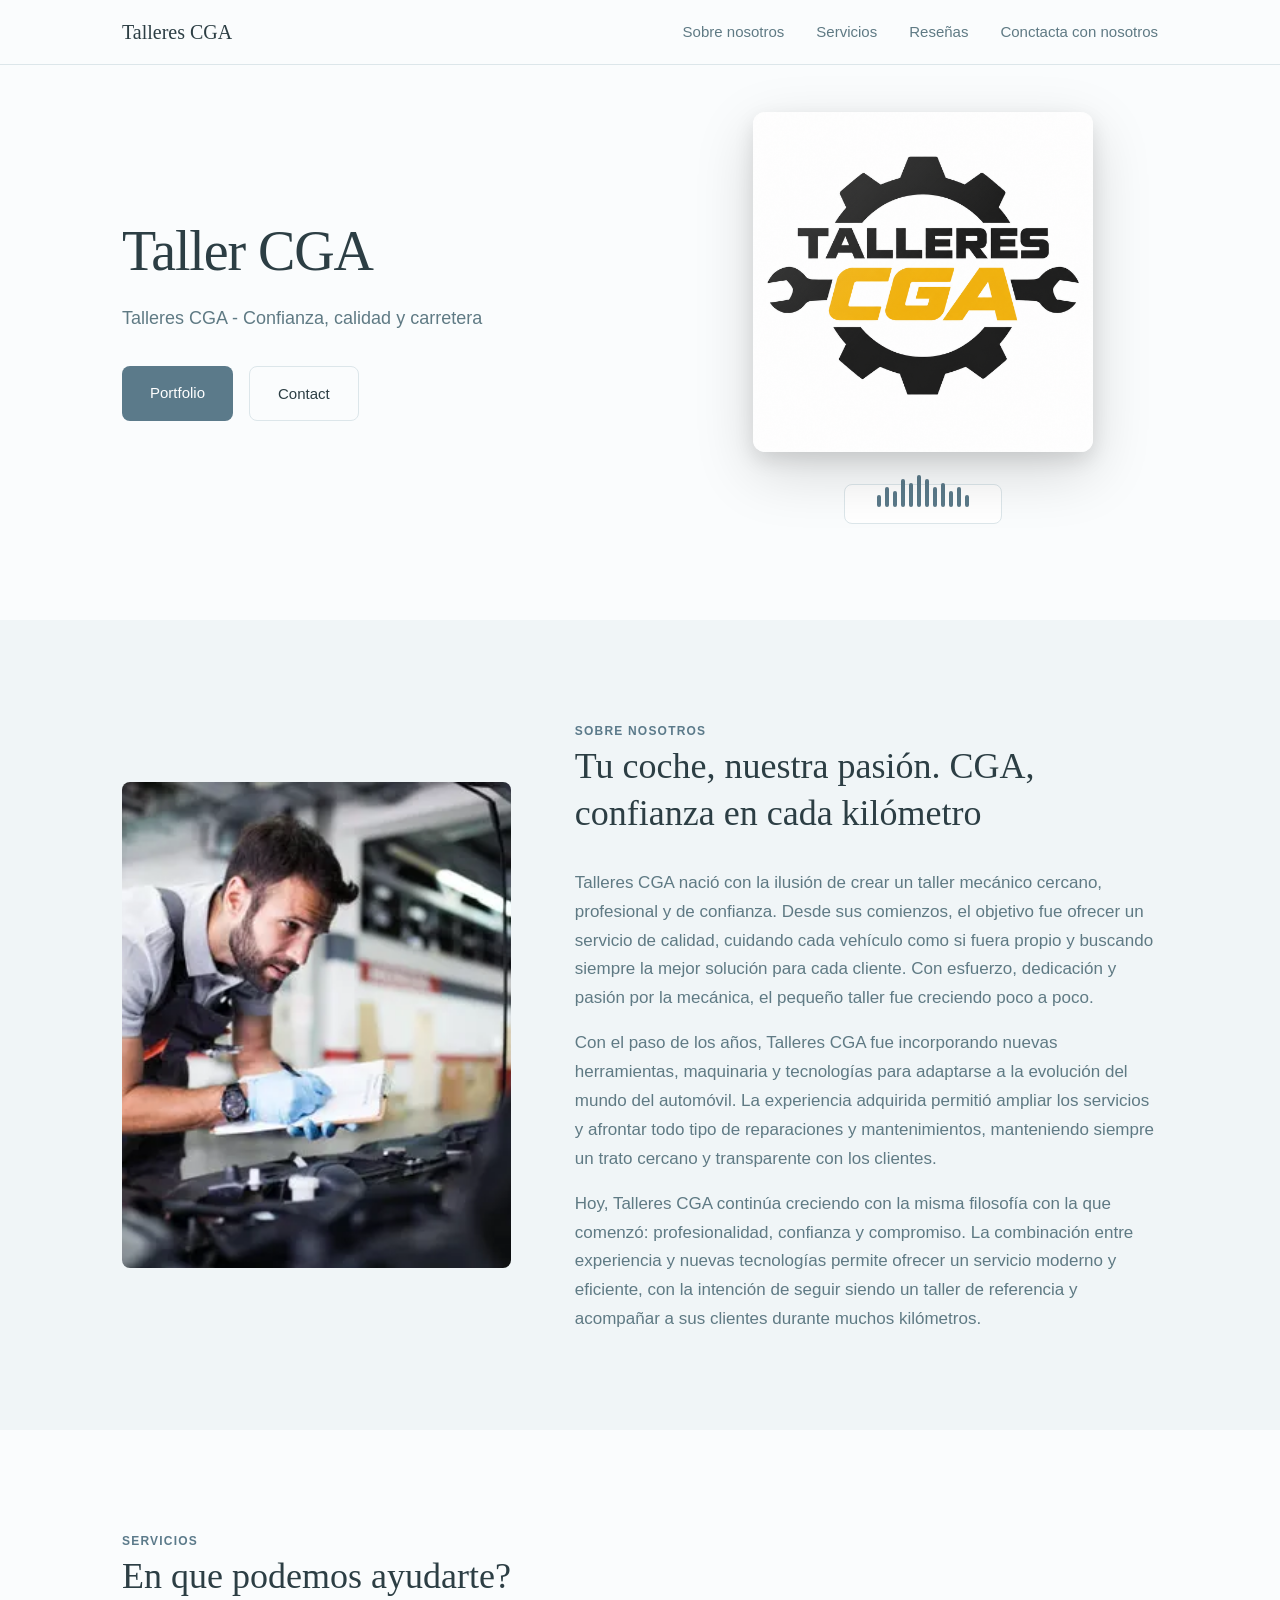
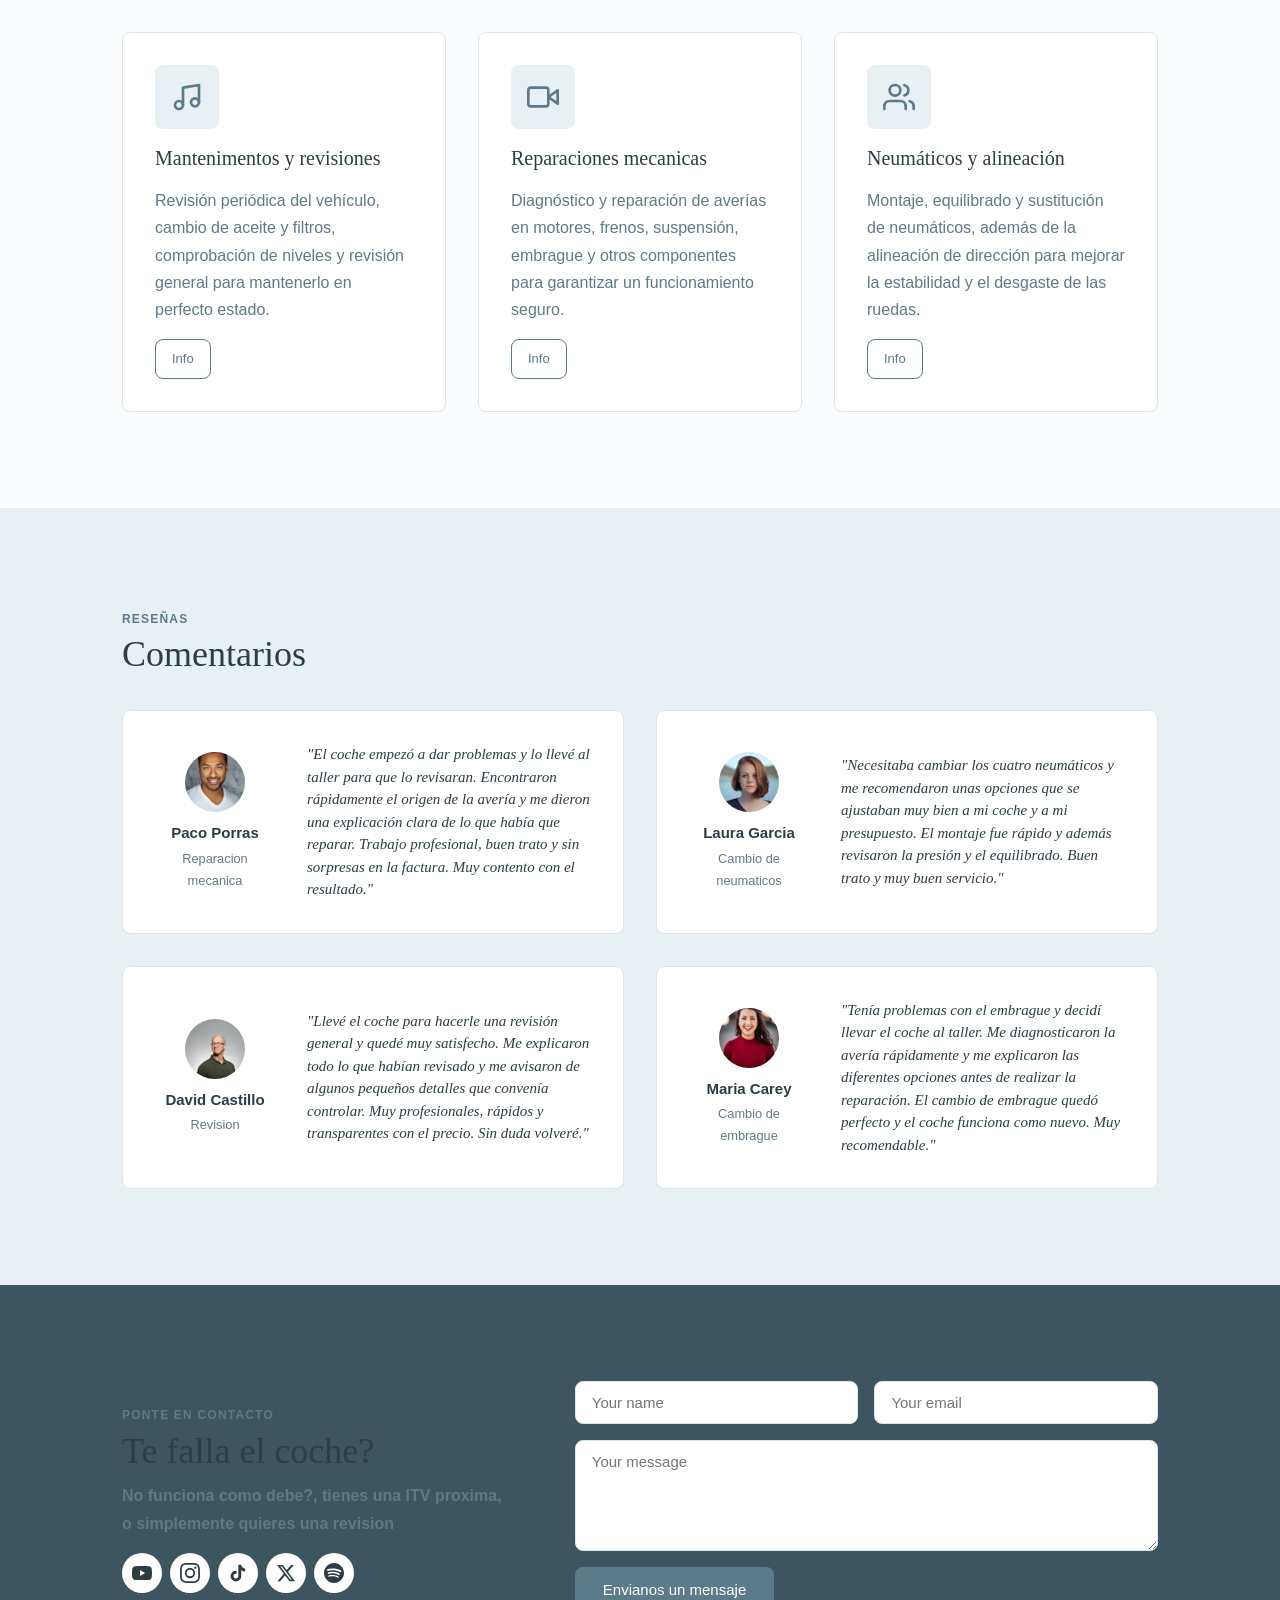
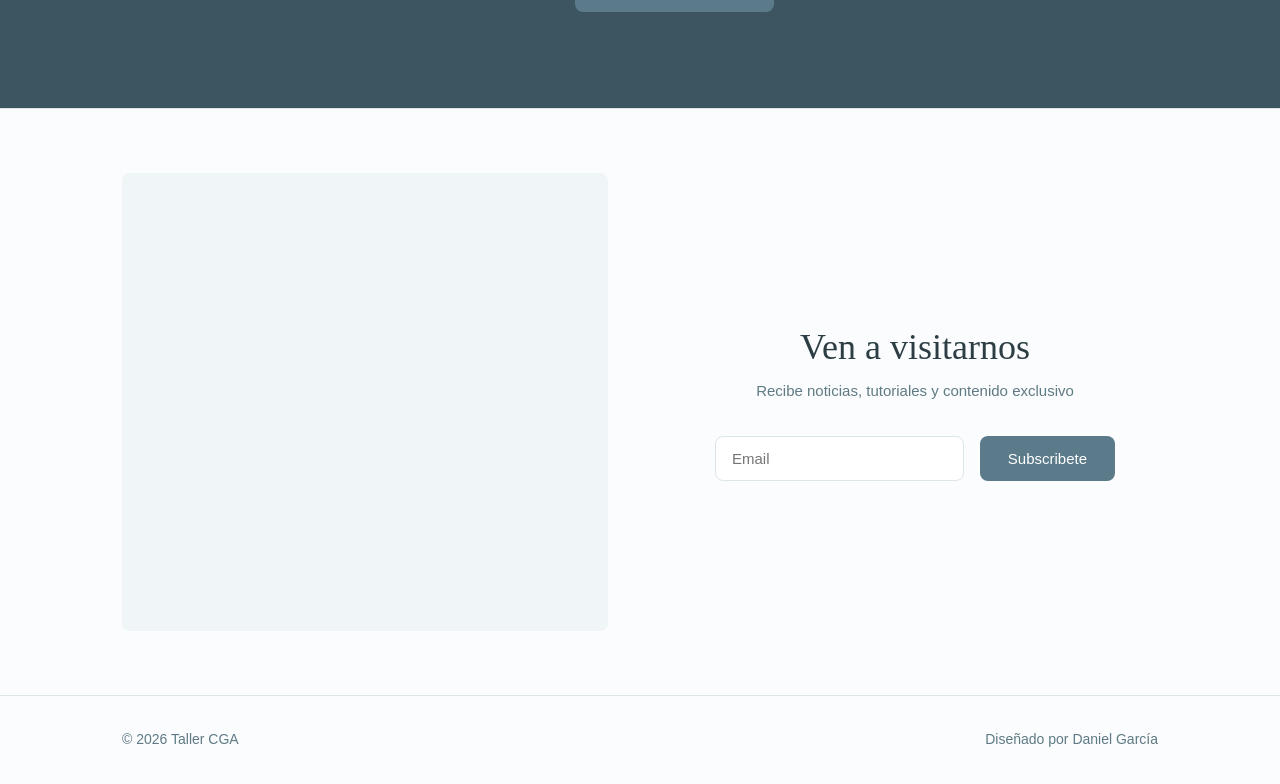
==== commit aa010463: "start" ====
--- a/index.html
+++ b/index.html
@@ -6,7 +6,7 @@
     <meta name="viewport" content="width=device-width, initial-scale=1.0">
     <meta name="description" content="Personal brand website for music creators, teachers, and freelancers">
     <title>Talleres CGA</title>
-    <link rel="stylesheet" href="tooplate-musician-style.css">
+    <link rel="stylesheet" href="style.css">
     <!--
 
 Tooplate 2155 Modern Musician
@@ -34,7 +34,7 @@
                 <ul class="nav-list">
                     <li><a href="#about" class="nav-link">Sobre nosotros</a></li>
                     <li><a href="#services" class="nav-link">Servicios</a></li>
-                    <li><a href="#work" class="nav-link">Reseñas</a></li>
+                    <li><a href="#testimonials" class="nav-link">Reseñas</a></li>
                     <li><a href="#contact" class="nav-link">Conctacta con nosotros</a></li>
                 </ul>
             </nav>
@@ -46,7 +46,7 @@
         <div class="container">
             <div class="hero-grid">
                 <div class="hero-content">
-                    <h1>Bienvenido a Talleres CGA</h1>
+                    <h1>Taller CGA</h1>
                     <p class="hero-description">Talleres CGA - Confianza, calidad y carretera</p>
 
 
@@ -184,8 +184,10 @@
                         <p class="testimonial-name">Paco Porras</p>
                         <p class="testimonial-role">Reparacion mecanica</p>
                     </div>
-                    <p class="testimonial-text">"Alex has an incredible ear for detail. Working with them transformed
-                        how I approach production."</p>
+                    <p class="testimonial-text">"El coche empezó a dar problemas y lo llevé al taller para que lo
+                        revisaran. Encontraron rápidamente el origen de la avería y me dieron una explicación clara de
+                        lo que había que reparar. Trabajo profesional, buen trato y sin sorpresas en la factura. Muy
+                        contento con el resultado."</p>
                 </article>
                 <article class="testimonial-card">
                     <div class="testimonial-author">
@@ -195,8 +197,9 @@
                         <p class="testimonial-name">Laura Garcia</p>
                         <p class="testimonial-role">Cambio de neumaticos</p>
                     </div>
-                    <p class="testimonial-text">"The course was exactly what I needed to level up. Clear explanations
-                        and practical exercises."</p>
+                    <p class="testimonial-text">"Necesitaba cambiar los cuatro neumáticos y me recomendaron unas
+                        opciones que se ajustaban muy bien a mi coche y a mi presupuesto. El montaje fue rápido y además
+                        revisaron la presión y el equilibrado. Buen trato y muy buen servicio."</p>
                 </article>
                 <article class="testimonial-card">
                     <div class="testimonial-author">
@@ -206,8 +209,10 @@
                         <p class="testimonial-name">David Castillo</p>
                         <p class="testimonial-role">Revision</p>
                     </div>
-                    <p class="testimonial-text">"Professional, creative, and easy to work with. The soundtrack exceeded
-                        all expectations."</p>
+                    <p class="testimonial-text">"Llevé el coche para hacerle una revisión general y quedé muy
+                        satisfecho. Me explicaron todo lo que habían revisado y me avisaron de algunos pequeños detalles
+                        que convenía controlar. Muy profesionales, rápidos y transparentes con el precio. Sin duda
+                        volveré."</p>
                 </article>
                 <article class="testimonial-card">
                     <div class="testimonial-author">
@@ -217,8 +222,10 @@
                         <p class="testimonial-name">Maria Carey</p>
                         <p class="testimonial-role">Cambio de embrague</p>
                     </div>
-                    <p class="testimonial-text">"A true mentor who genuinely cares about your growth. Highly recommend
-                        for any aspiring artist."</p>
+                    <p class="testimonial-text">"Tenía problemas con el embrague y decidí llevar el coche al taller. Me
+                        diagnosticaron la avería rápidamente y me explicaron las diferentes opciones antes de realizar
+                        la reparación. El cambio de embrague quedó perfecto y el coche funciona como nuevo. Muy
+                        recomendable."</p>
                 </article>
             </div>
         </div>
@@ -229,9 +236,9 @@
         <div class="container">
             <div class="contact-grid">
                 <div class="contact-info">
-                    <span class="section-label">Get in Touch</span>
+                    <span class="section-label">Ponte en contacto</span>
                     <h2>Te falla el coche?</h2>
-                    <p>Have a project in mind? Send me a message and I'll get back to you soon.</p>
+                    <p>No funciona como debe?, tienes una ITV proxima, o simplemente quieres una revision</p>
                     <div class="social-links">
                         <a href="#" class="social-link" aria-label="YouTube">
                             <svg width="20" height="20" viewBox="0 0 24 24" fill="currentColor">
@@ -289,9 +296,8 @@
                         referrerpolicy="strict-origin-when-cross-origin"></iframe>
                 </div>
                 <div class="newsletter-content">
-                    <span class="section-label">Ponte en contacto cosn nosotros</span>
-                    <h3>Join the creative journey</h3>
-                    <p>Get updates on new releases, tutorials, and exclusive content. No spam.</p>
+                    <h3>Ven a visitarnos</h3>
+                    <p>Recibe noticias, tutoriales y contenido exclusivo</p>
                     <form class="newsletter-form" action="#" method="post">
                         <input type="email" class="form-input" name="email" placeholder="Email" required>
                         <button type="submit" class="btn btn-primary">Subscribete</button>
--- a/style.css
+++ b/style.css
@@ -0,0 +1,1174 @@
+@charset "utf-8";
+
+/* CSS Document 
+
+Tooplate 2155 Modern Musician
+
+https://www.tooplate.com/view/2155-modern-musician
+
+*/
+:root {
+	/* Colors */
+	--color-primary: #5b7a8a;
+	--color-primary-light: #e8f0f3;
+	--color-primary-dark: #3d5561;
+	--color-text: #2c3e44;
+	--color-text-light: #5f7a84;
+	--color-bg: #fafcfd;
+	--color-bg-alt: #f0f5f7;
+	--color-white: #ffffff;
+	--color-border: #dce6ea;
+
+	/* Typography */
+	--font-main: -apple-system, BlinkMacSystemFont, "Segoe UI", Roboto, "Helvetica Neue", Arial, sans-serif;
+	--font-heading: "Georgia", "Times New Roman", serif;
+
+	/* Spacing */
+	--space-xs: 0.5rem;
+	--space-sm: 1rem;
+	--space-md: 2rem;
+	--space-lg: 4rem;
+	--space-xl: 6rem;
+
+	/* Layout */
+	--max-width: 1100px;
+	--border-radius: 8px;
+}
+
+/* ===========================================
+           Reset & Base Styles
+           =========================================== */
+*,
+*::before,
+*::after {
+	box-sizing: border-box;
+	margin: 0;
+	padding: 0;
+}
+
+html {
+	scroll-behavior: smooth;
+}
+
+body {
+	font-family: var(--font-main);
+	font-size: 1rem;
+	line-height: 1.7;
+	color: var(--color-text);
+	background-color: var(--color-bg);
+}
+
+img {
+	max-width: 100%;
+	height: auto;
+	display: block;
+}
+
+a {
+	color: var(--color-primary);
+	text-decoration: none;
+	transition: color 0.2s ease;
+}
+
+a:hover {
+	color: var(--color-primary-dark);
+}
+
+/* ===========================================
+           Typography
+           =========================================== */
+h1,
+h2,
+h3,
+h4 {
+	font-family: var(--font-heading);
+	font-weight: 400;
+	line-height: 1.3;
+	color: var(--color-text);
+}
+
+h1 {
+	font-size: clamp(2.5rem, 5vw, 3.5rem);
+	letter-spacing: -0.02em;
+}
+
+h2 {
+	font-size: clamp(1.75rem, 3vw, 2.25rem);
+	margin-bottom: var(--space-md);
+}
+
+h3 {
+	font-size: 1.25rem;
+	margin-bottom: var(--space-sm);
+}
+
+p {
+	margin-bottom: var(--space-sm);
+}
+
+/* ===========================================
+           Layout Components
+           =========================================== */
+.container {
+	width: 100%;
+	max-width: var(--max-width);
+	margin: 0 auto;
+	padding: 0 var(--space-md);
+}
+
+section {
+	padding: var(--space-xl) 0;
+}
+
+.section-label {
+	font-family: var(--font-main);
+	font-size: 0.75rem;
+	font-weight: 600;
+	letter-spacing: 0.1em;
+	text-transform: uppercase;
+	color: var(--color-primary);
+	margin-bottom: var(--space-xs);
+}
+
+/* ===========================================
+           Buttons
+           =========================================== */
+.btn {
+	display: inline-block;
+	padding: 0.875rem 1.75rem;
+	font-family: var(--font-main);
+	font-size: 0.9375rem;
+	font-weight: 500;
+	text-align: center;
+	border: none;
+	border-radius: var(--border-radius);
+	cursor: pointer;
+	transition: all 0.2s ease;
+}
+
+.btn-primary {
+	background-color: var(--color-primary);
+	color: var(--color-white);
+}
+
+.btn-primary:hover {
+	background-color: var(--color-primary-dark);
+	color: var(--color-white);
+}
+
+.btn-secondary {
+	background-color: transparent;
+	color: var(--color-text);
+	border: 1px solid var(--color-border);
+}
+
+.btn-secondary:hover {
+	background-color: var(--color-bg-alt);
+	border-color: var(--color-text-light);
+	color: var(--color-text);
+}
+
+.btn-group {
+	display: flex;
+	flex-wrap: wrap;
+	gap: var(--space-sm);
+}
+
+/* ===========================================
+           Header & Navigation
+           =========================================== */
+.header {
+	position: fixed;
+	top: 0;
+	left: 0;
+	right: 0;
+	background-color: rgba(250, 252, 253, 0.95);
+	backdrop-filter: blur(8px);
+	z-index: 100;
+	border-bottom: 1px solid var(--color-border);
+}
+
+.header-inner {
+	display: flex;
+	align-items: center;
+	justify-content: space-between;
+	height: 4rem;
+}
+
+.logo {
+	font-family: var(--font-heading);
+	font-size: 1.25rem;
+	color: var(--color-text);
+}
+
+.nav-list {
+	display: flex;
+	gap: var(--space-md);
+	list-style: none;
+}
+
+.nav-link {
+	font-size: 0.9375rem;
+	color: var(--color-text-light);
+}
+
+.nav-link:hover {
+	color: var(--color-text);
+}
+
+.nav-toggle {
+	display: none;
+	background: none;
+	border: none;
+	cursor: pointer;
+	padding: var(--space-xs);
+}
+
+.nav-toggle span {
+	display: block;
+	width: 24px;
+	height: 2px;
+	background-color: var(--color-text);
+	margin: 5px 0;
+	transition: 0.2s;
+}
+
+/* ===========================================
+           Hero Section
+           =========================================== */
+.hero {
+	display: flex;
+	align-items: center;
+	padding-top: 7rem;
+	padding-bottom: var(--space-xl);
+	background-color: var(--color-bg);
+}
+
+.hero-grid {
+	display: grid;
+	grid-template-columns: 1fr;
+	gap: var(--space-lg);
+	align-items: center;
+}
+
+.hero-content {
+	max-width: 540px;
+}
+
+.hero-tagline {
+	font-size: 1.125rem;
+	color: var(--color-text-light);
+	margin-bottom: var(--space-xs);
+}
+
+.hero h1 {
+	margin-bottom: var(--space-sm);
+}
+
+.hero-description {
+	font-size: 1.125rem;
+	color: var(--color-text-light);
+	margin-bottom: var(--space-md);
+}
+
+/* Hero Visual / Album Showcase */
+.hero-visual {
+	display: flex;
+	justify-content: center;
+	align-items: center;
+}
+
+.album-showcase {
+	position: relative;
+	display: flex;
+	flex-direction: column;
+	align-items: center;
+	gap: var(--space-md);
+}
+
+.album-cover {
+	position: relative;
+	width: 280px;
+	height: 280px;
+	border-radius: 12px;
+	overflow: hidden;
+	box-shadow:
+		0 20px 60px rgba(0, 0, 0, 0.15),
+		0 8px 20px rgba(0, 0, 0, 0.1);
+}
+
+.album-cover img {
+	width: 100%;
+	height: 100%;
+	object-fit: cover;
+}
+
+.album-reflection {
+	position: absolute;
+	inset: 0;
+	background: linear-gradient(135deg,
+			rgba(255, 255, 255, 0.2) 0%,
+			rgba(255, 255, 255, 0) 50%);
+	pointer-events: none;
+}
+
+.audio-visualizer {
+	display: flex;
+	align-items: flex-end;
+	justify-content: center;
+	gap: 4px;
+	height: 40px;
+	padding: var(--space-sm) var(--space-md);
+	background-color: var(--color-white);
+	border-radius: var(--border-radius);
+	border: 1px solid var(--color-border);
+}
+
+.audio-visualizer .bar {
+	width: 4px;
+	background-color: var(--color-primary);
+	border-radius: 2px;
+	height: 8px;
+	transition: height 0.1s ease;
+}
+
+.audio-visualizer.playing .bar {
+	animation: visualizer 0.5s ease-in-out infinite alternate;
+}
+
+.audio-visualizer .bar:nth-child(1) {
+	height: 12px;
+	animation-delay: 0s;
+}
+
+.audio-visualizer .bar:nth-child(2) {
+	height: 20px;
+	animation-delay: 0.1s;
+}
+
+.audio-visualizer .bar:nth-child(3) {
+	height: 16px;
+	animation-delay: 0.15s;
+}
+
+.audio-visualizer .bar:nth-child(4) {
+	height: 28px;
+	animation-delay: 0.2s;
+}
+
+.audio-visualizer .bar:nth-child(5) {
+	height: 24px;
+	animation-delay: 0.05s;
+}
+
+.audio-visualizer .bar:nth-child(6) {
+	height: 32px;
+	animation-delay: 0.25s;
+}
+
+.audio-visualizer .bar:nth-child(7) {
+	height: 28px;
+	animation-delay: 0.1s;
+}
+
+.audio-visualizer .bar:nth-child(8) {
+	height: 20px;
+	animation-delay: 0.3s;
+}
+
+.audio-visualizer .bar:nth-child(9) {
+	height: 24px;
+	animation-delay: 0.15s;
+}
+
+.audio-visualizer .bar:nth-child(10) {
+	height: 16px;
+	animation-delay: 0.2s;
+}
+
+.audio-visualizer .bar:nth-child(11) {
+	height: 20px;
+	animation-delay: 0.05s;
+}
+
+.audio-visualizer .bar:nth-child(12) {
+	height: 12px;
+	animation-delay: 0.25s;
+}
+
+@keyframes visualizer {
+	0% {
+		transform: scaleY(0.3);
+	}
+
+	100% {
+		transform: scaleY(1);
+	}
+}
+
+.album-info-card {
+	text-align: center;
+}
+
+.album-badge {
+	display: inline-block;
+	padding: 4px 12px;
+	font-size: 0.6875rem;
+	font-weight: 600;
+	letter-spacing: 0.05em;
+	text-transform: uppercase;
+	color: var(--color-primary);
+	background-color: var(--color-primary-light);
+	border-radius: 20px;
+	margin-bottom: var(--space-xs);
+}
+
+.album-info-card h3 {
+	font-family: var(--font-heading);
+	font-size: 1.25rem;
+	margin-bottom: 4px;
+}
+
+.album-info-card p {
+	font-size: 0.875rem;
+	color: var(--color-text-light);
+	margin-bottom: 0;
+}
+
+@media (min-width: 900px) {
+	.hero-grid {
+		grid-template-columns: 1fr 1fr;
+		gap: var(--space-xl);
+	}
+
+	.album-cover {
+		width: 340px;
+		height: 340px;
+	}
+}
+
+.hero-description {
+	font-size: 1.125rem;
+	color: var(--color-text-light);
+	margin-bottom: var(--space-md);
+	max-width: 480px;
+}
+
+/* ===========================================
+           Audio Player
+           =========================================== */
+.audio-player {
+	display: flex;
+	align-items: center;
+	gap: var(--space-sm);
+	padding: var(--space-sm) var(--space-md);
+	background-color: var(--color-white);
+	border: 1px solid var(--color-border);
+	border-radius: var(--border-radius);
+	margin-bottom: var(--space-md);
+	max-width: 420px;
+	user-select: none;
+}
+
+.audio-play-btn {
+	width: 44px;
+	height: 44px;
+	min-width: 44px;
+	display: flex;
+	align-items: center;
+	justify-content: center;
+	background-color: var(--color-primary);
+	color: var(--color-white);
+	border: none;
+	border-radius: 50%;
+	cursor: pointer;
+	transition: background-color 0.2s ease, transform 0.1s ease;
+}
+
+.audio-play-btn:hover {
+	background-color: var(--color-primary-dark);
+}
+
+.audio-play-btn:active {
+	transform: scale(0.95);
+}
+
+.audio-info {
+	flex: 1;
+	min-width: 0;
+}
+
+.audio-track-row {
+	display: flex;
+	align-items: flex-start;
+	justify-content: space-between;
+	gap: var(--space-sm);
+	margin-bottom: 8px;
+}
+
+.audio-track-info {
+	display: flex;
+	flex-direction: column;
+}
+
+.audio-title {
+	font-size: 0.9375rem;
+	font-weight: 600;
+	color: var(--color-text);
+	white-space: nowrap;
+	overflow: hidden;
+	text-overflow: ellipsis;
+}
+
+.audio-artist {
+	font-size: 0.75rem;
+	color: var(--color-text-light);
+}
+
+.audio-progress-wrap {
+	display: flex;
+	flex-direction: column;
+	gap: 6px;
+}
+
+.audio-progress-bar {
+	position: relative;
+	height: 6px;
+	cursor: pointer;
+	padding: 8px 0;
+	margin: -8px 0;
+}
+
+.audio-progress-bg {
+	position: absolute;
+	top: 50%;
+	left: 0;
+	right: 0;
+	height: 6px;
+	transform: translateY(-50%);
+	background-color: var(--color-bg-alt);
+	border-radius: 3px;
+}
+
+.audio-progress {
+	position: absolute;
+	top: 50%;
+	left: 0;
+	height: 6px;
+	width: 0%;
+	transform: translateY(-50%);
+	background-color: var(--color-primary);
+	border-radius: 3px;
+	pointer-events: none;
+}
+
+.audio-progress-handle {
+	position: absolute;
+	top: 50%;
+	left: 0%;
+	width: 16px;
+	height: 16px;
+	background-color: var(--color-primary);
+	border: 2px solid var(--color-white);
+	border-radius: 50%;
+	transform: translate(-50%, -50%);
+	box-shadow: 0 2px 6px rgba(0, 0, 0, 0.2);
+	cursor: grab;
+	transition: transform 0.1s ease;
+}
+
+.audio-progress-handle:hover,
+.audio-progress-handle.dragging {
+	transform: translate(-50%, -50%) scale(1.2);
+}
+
+.audio-progress-handle.dragging {
+	cursor: grabbing;
+}
+
+.audio-time {
+	display: flex;
+	justify-content: space-between;
+	font-size: 0.6875rem;
+	color: var(--color-text-light);
+	font-variant-numeric: tabular-nums;
+}
+
+/* Volume Control */
+.volume-control {
+	display: none;
+	align-items: center;
+	gap: 6px;
+}
+
+.volume-icon {
+	color: var(--color-text-light);
+	flex-shrink: 0;
+}
+
+.volume-slider {
+	-webkit-appearance: none;
+	appearance: none;
+	width: 50px;
+	height: 3px;
+	background: var(--color-bg-alt);
+	border-radius: 2px;
+	outline: none;
+	cursor: pointer;
+}
+
+.volume-slider::-webkit-slider-thumb {
+	-webkit-appearance: none;
+	appearance: none;
+	width: 10px;
+	height: 10px;
+	background: var(--color-primary);
+	border-radius: 50%;
+	cursor: pointer;
+	transition: transform 0.1s ease;
+}
+
+.volume-slider::-webkit-slider-thumb:hover {
+	transform: scale(1.2);
+}
+
+.volume-slider::-moz-range-thumb {
+	width: 10px;
+	height: 10px;
+	background: var(--color-primary);
+	border: none;
+	border-radius: 50%;
+	cursor: pointer;
+}
+
+@media (min-width: 400px) {
+	.volume-control {
+		display: flex;
+	}
+}
+
+/* ===========================================
+           About Section
+           =========================================== */
+.about {
+	background-color: var(--color-bg-alt);
+}
+
+
+.about-grid {
+	display: grid;
+	grid-template-columns: 1fr;
+	gap: var(--space-lg);
+	align-items: center;
+}
+
+.about-image {
+	aspect-ratio: 4 / 5;
+	background-color: var(--color-border);
+	border-radius: var(--border-radius);
+	overflow: hidden;
+	max-width: 280px;
+}
+
+.about-image img {
+	width: 100%;
+	height: 100%;
+	object-fit: cover;
+}
+
+@media (min-width: 768px) {
+	.about-image {
+		max-width: none;
+	}
+}
+
+.about-text p {
+	color: var(--color-text-light);
+	font-size: 1.0625rem;
+}
+
+.about-text p:last-child {
+	margin-bottom: 0;
+}
+
+.about-text p.about-note {
+	font-size: 0.875rem;
+	color: var(--color-text-light);
+	margin-top: var(--space-md);
+	padding: var(--space-sm);
+	background-color: var(--color-bg);
+	border: 1px solid var(--color-border);
+	border-radius: var(--border-radius);
+	width: 94%;
+}
+
+/* ===========================================
+           Services Section
+           =========================================== */
+.services-grid {
+	display: grid;
+	grid-template-columns: 1fr;
+	gap: var(--space-md);
+}
+
+.service-card {
+	padding: var(--space-md);
+	background-color: var(--color-white);
+	border: 1px solid var(--color-border);
+	border-radius: var(--border-radius);
+	transition: border-color 0.2s ease;
+}
+
+.service-card:hover {
+	border-color: var(--color-primary);
+}
+
+.service-icon {
+	width: 64px;
+	height: 64px;
+	display: flex;
+	align-items: center;
+	justify-content: center;
+	background-color: var(--color-primary-light);
+	border-radius: var(--border-radius);
+	margin-bottom: var(--space-sm);
+	color: var(--color-primary);
+}
+
+.service-icon svg {
+	width: 32px;
+	height: 32px;
+}
+
+.service-card p {
+	color: var(--color-text-light);
+	margin-bottom: var(--space-sm);
+}
+
+.btn-small {
+	display: inline-block;
+	padding: 0.5rem 1rem;
+	font-size: 0.8125rem;
+	font-weight: 500;
+	color: var(--color-primary);
+	background-color: transparent;
+	border: 1px solid var(--color-primary);
+	border-radius: var(--border-radius);
+	transition: all 0.2s ease;
+}
+
+.btn-small:hover {
+	background-color: var(--color-primary);
+	color: var(--color-white);
+}
+
+/* ===========================================
+           Featured Work Section
+           =========================================== */
+.work {
+	background-color: var(--color-bg-alt);
+}
+
+.work-grid {
+	display: grid;
+	grid-template-columns: 1fr;
+	gap: var(--space-md);
+}
+
+.work-card {
+	background-color: var(--color-white);
+	border-radius: var(--border-radius);
+	overflow: hidden;
+	border: 1px solid var(--color-border);
+	transition: transform 0.2s ease, box-shadow 0.2s ease;
+}
+
+.work-card:hover {
+	transform: translateY(-4px);
+	box-shadow: 0 12px 32px rgba(0, 0, 0, 0.08);
+}
+
+.work-image {
+	aspect-ratio: 16 / 10;
+	background-color: var(--color-border);
+	overflow: hidden;
+}
+
+.work-image img {
+	width: 100%;
+	height: 100%;
+	object-fit: cover;
+}
+
+.work-info {
+	padding: var(--space-sm) var(--space-md) var(--space-md);
+}
+
+.work-category {
+	font-size: 0.75rem;
+	font-weight: 600;
+	letter-spacing: 0.05em;
+	text-transform: uppercase;
+	color: var(--color-primary);
+	margin-bottom: var(--space-xs);
+}
+
+.work-info h3 {
+	margin-bottom: var(--space-xs);
+}
+
+.work-info p {
+	color: var(--color-text-light);
+	font-size: 0.9375rem;
+	margin-bottom: 0;
+}
+
+/* ===========================================
+           Testimonials Section
+           =========================================== */
+.testimonials-grid {
+	display: grid;
+	grid-template-columns: 1fr;
+	gap: var(--space-md);
+}
+
+.testimonial-card {
+	display: grid;
+	grid-template-columns: 120px 1fr;
+	gap: var(--space-md);
+	padding: var(--space-md);
+	background-color: var(--color-white);
+	border: 1px solid var(--color-border);
+	border-radius: var(--border-radius);
+	align-items: center;
+}
+
+.testimonial-author {
+	display: flex;
+	flex-direction: column;
+	align-items: center;
+	text-align: center;
+	gap: 2px;
+	width: 120px;
+}
+
+.testimonial-avatar {
+	width: 60px;
+	height: 60px;
+	background-color: var(--color-primary-light);
+	border-radius: 50%;
+	overflow: hidden;
+	flex-shrink: 0;
+	margin-bottom: 6px;
+}
+
+.testimonial-name {
+	font-weight: 600;
+	color: var(--color-text);
+	font-size: 0.9375rem;
+	margin: 0;
+}
+
+.testimonial-role {
+	font-size: 0.6875rem;
+	color: var(--color-text-light);
+	margin: 0;
+}
+
+.testimonial-text {
+	font-family: var(--font-heading);
+	font-size: 0.9375rem;
+	font-style: italic;
+	color: var(--color-text);
+	margin-bottom: 0;
+	line-height: 1.5;
+}
+
+.testimonial-avatar img {
+	width: 100%;
+	height: 100%;
+	object-fit: cover;
+}
+
+.testimonial-name {
+	font-weight: 600;
+	color: var(--color-text);
+}
+
+.testimonial-role {
+	font-size: 0.8rem;
+	color: var(--color-text-light);
+}
+
+/* ===========================================
+           Contact Section
+           =========================================== */
+.contact {
+	background-color: var(--color-primary-dark);
+	padding: var(--space-xl) 0;
+}
+
+#testimonials{
+	background-color: var(--color-primary-light);
+}
+
+.contact-info{
+	font-weight: 600;
+}
+
+.contact-grid {
+	display: grid;
+	grid-template-columns: 1fr;
+	gap: var(--space-md);
+	align-items: center;
+}
+
+.contact-info h2 {
+	margin-bottom: var(--space-xs);
+}
+
+.contact-info p {
+	color: var(--color-text-light);
+	margin-bottom: var(--space-sm);
+}
+
+.contact-form {
+	display: flex;
+	flex-direction: column;
+	gap: var(--space-sm);
+}
+
+.form-row {
+	display: grid;
+	grid-template-columns: 1fr;
+	gap: var(--space-sm);
+}
+
+.form-input {
+	padding: 0.75rem 1rem;
+	font-family: var(--font-main);
+	font-size: 0.9375rem;
+	border: 1px solid var(--color-border);
+	border-radius: var(--border-radius);
+	background-color: var(--color-white);
+	transition: border-color 0.2s ease;
+}
+
+.form-input:focus {
+	outline: none;
+	border-color: var(--color-primary);
+}
+
+.form-textarea {
+	resize: vertical;
+	min-height: 80px;
+}
+
+.contact-form .btn {
+	align-self: flex-start;
+}
+
+.social-links {
+	display: flex;
+	gap: var(--space-xs);
+}
+
+.social-link {
+	width: 40px;
+	height: 40px;
+	display: flex;
+	align-items: center;
+	justify-content: center;
+	background-color: var(--color-white);
+	border-radius: 50%;
+	color: var(--color-text);
+	transition: background-color 0.2s ease, color 0.2s ease;
+}
+
+.social-link:hover {
+	background-color: var(--color-primary);
+	color: var(--color-white);
+}
+
+@media (min-width: 640px) {
+	.form-row {
+		grid-template-columns: 1fr 1fr;
+	}
+}
+
+@media (min-width: 768px) {
+	.contact-grid {
+		grid-template-columns: 1fr 1.5fr;
+		gap: var(--space-lg);
+	}
+}
+
+/* ===========================================
+           Newsletter Section
+           =========================================== */
+.newsletter {
+	background-color: var(--color-bg);
+	padding: var(--space-lg) 0;
+	border-top: 1px solid var(--color-border);
+}
+
+.newsletter-grid {
+	display: grid;
+	grid-template-columns: 1fr;
+	gap: var(--space-md);
+	align-items: center;
+}
+
+.newsletter-content {
+	text-align: center;
+}
+
+.newsletter-content h3 {
+	font-size: clamp(1.75rem, 3vw, 2.25rem);
+	margin-bottom: var(--space-xs);
+}
+
+.newsletter-content p {
+	color: var(--color-text-light);
+	font-size: 0.9375rem;
+	margin-bottom: var(--space-md);
+}
+
+.newsletter-form {
+	display: flex;
+	flex-direction: column;
+	gap: var(--space-sm);
+	max-width: 360px;
+	margin: 0 auto;
+}
+
+.newsletter-map {
+	height: 200px;
+	border-radius: var(--border-radius);
+	overflow: hidden;
+	background-color: var(--color-bg-alt);
+}
+
+@media (min-width: 480px) {
+	.newsletter-form {
+		flex-direction: row;
+		max-width: 400px;
+	}
+
+	.newsletter-form .form-input {
+		flex: 1;
+	}
+
+	.newsletter-form .btn {
+		flex-shrink: 0;
+	}
+}
+
+@media (min-width: 768px) {
+	.newsletter-grid {
+		grid-template-columns: 1fr 1fr;
+		gap: var(--space-lg);
+	}
+
+	.newsletter-map {
+		height: 100%;
+		min-height: 180px;
+	}
+}
+
+/* ===========================================
+           Footer
+           =========================================== */
+.footer {
+	padding: var(--space-md) 0;
+	background-color: var(--color-bg);
+	border-top: 1px solid var(--color-border);
+}
+
+.footer-content {
+	display: flex;
+	align-items: center;
+	justify-content: space-between;
+	flex-wrap: wrap;
+	gap: var(--space-sm);
+}
+
+.footer-copyright {
+	font-size: 0.875rem;
+	color: var(--color-text-light);
+	margin: 0;
+}
+
+.footer-credit {
+	font-size: 0.875rem;
+	color: var(--color-text-light);
+}
+
+.footer-credit:hover {
+	color: var(--color-primary);
+}
+
+/* ===========================================
+           Responsive Design
+           =========================================== */
+@media (min-width: 640px) {
+	.services-grid {
+		grid-template-columns: repeat(2, 1fr);
+	}
+
+	.work-grid {
+		grid-template-columns: repeat(2, 1fr);
+	}
+}
+
+@media (min-width: 768px) {
+	.about-grid {
+		grid-template-columns: 1fr 1.5fr;
+	}
+
+	.services-grid {
+		grid-template-columns: repeat(3, 1fr);
+	}
+
+	.work-grid {
+		grid-template-columns: repeat(3, 1fr);
+	}
+
+	.testimonials-grid {
+		grid-template-columns: repeat(2, 1fr);
+	}
+}
+
+@media (max-width: 767px) {
+	.nav {
+		position: fixed;
+		top: 4rem;
+		left: 0;
+		right: 0;
+		background-color: var(--color-bg);
+		border-bottom: 1px solid var(--color-border);
+		padding: var(--space-md);
+		transform: translateY(-100%);
+		opacity: 0;
+		visibility: hidden;
+		transition: all 0.3s ease;
+		overflow-y: auto;
+		max-height: calc(100vh - 4rem);
+		max-height: calc(100dvh - 4rem);
+	}
+
+	.nav.active {
+		transform: translateY(0);
+		opacity: 1;
+		visibility: visible;
+	}
+
+	.nav-list {
+		flex-direction: column;
+		gap: var(--space-sm);
+	}
+
+	.nav-toggle {
+		display: block;
+	}
+}
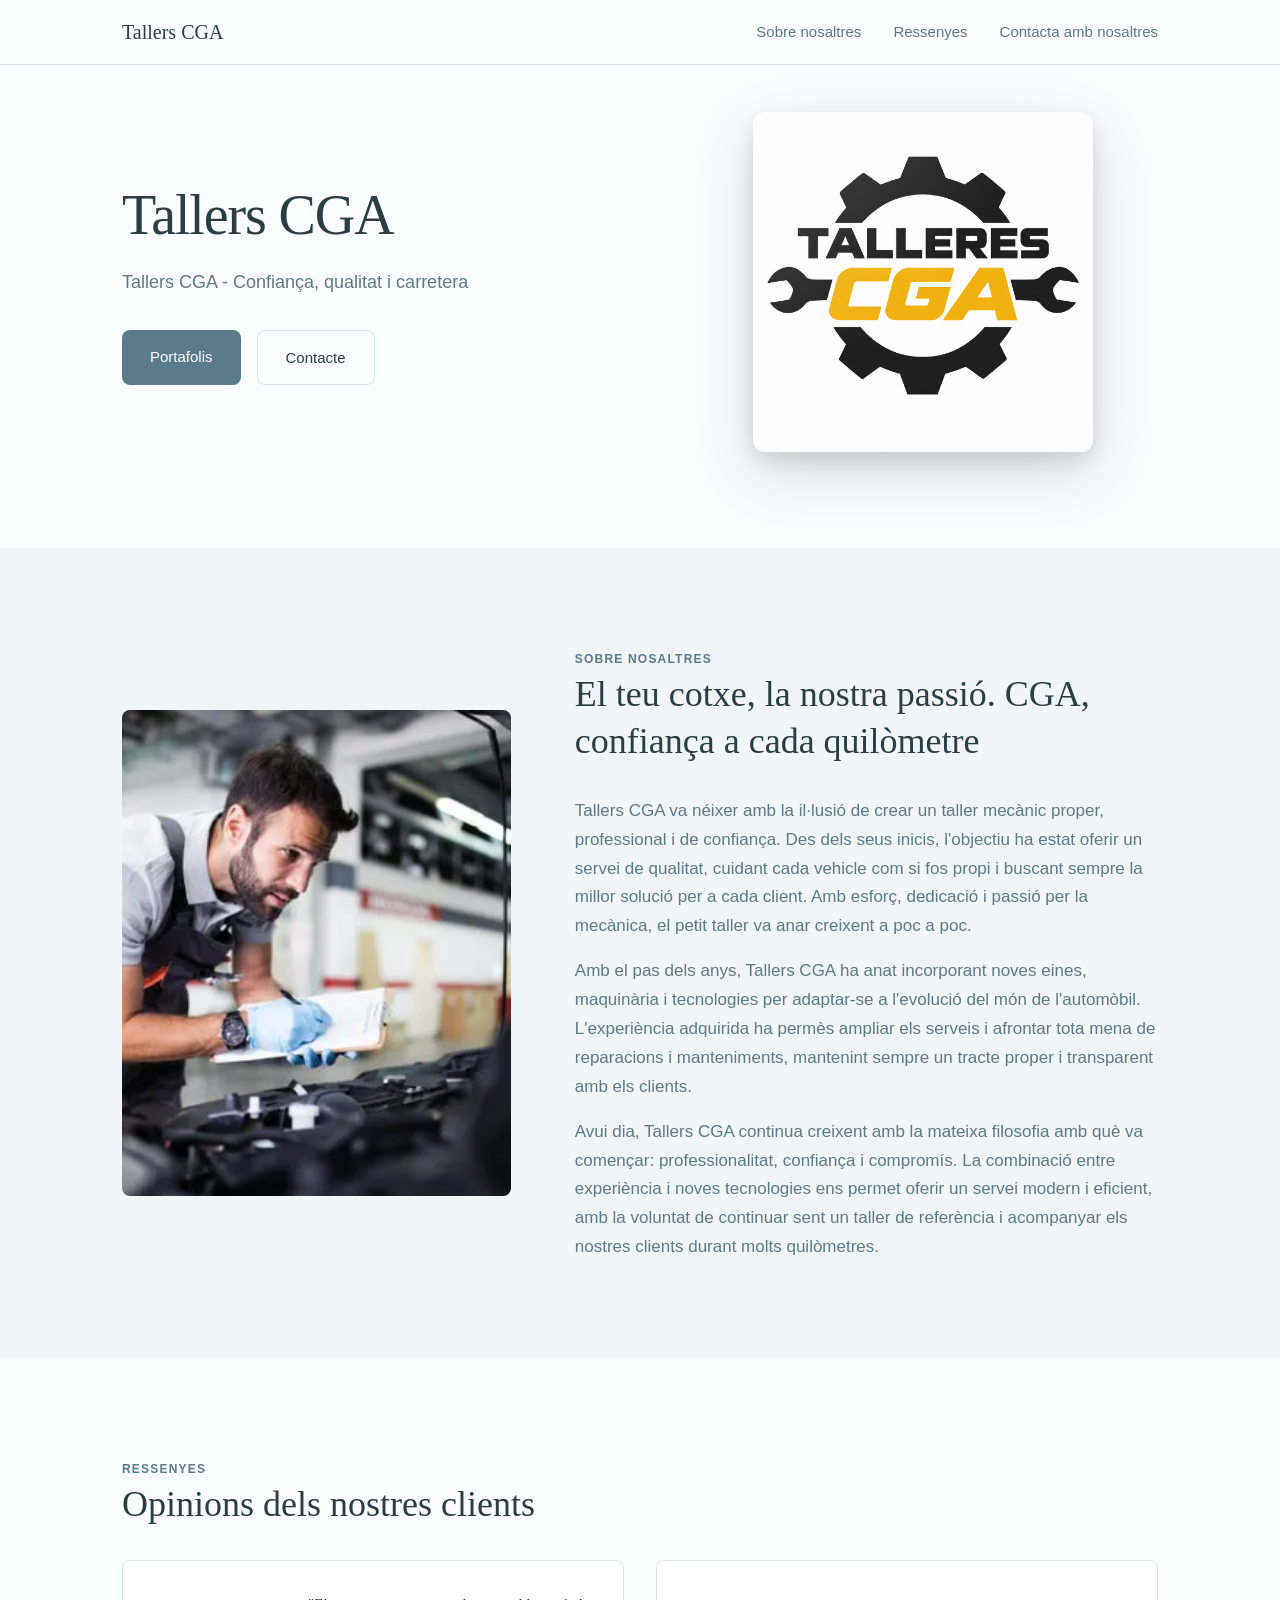
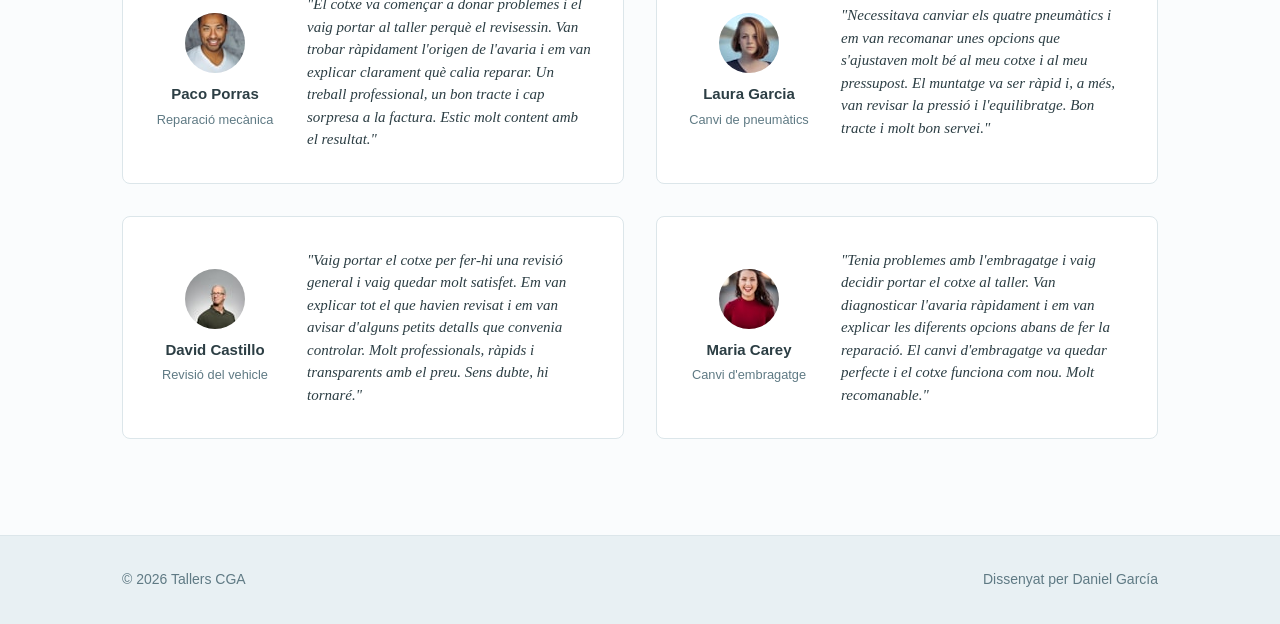
==== commit 66219686: "fd" ====
--- a/index.html
+++ b/index.html
@@ -4,51 +4,50 @@
 <head>
     <meta charset="UTF-8">
     <meta name="viewport" content="width=device-width, initial-scale=1.0">
-    <meta name="description" content="Personal brand website for music creators, teachers, and freelancers">
-    <title>Talleres CGA</title>
+    <title>Taller mecanic, Taller CGA</title>
+    <meta name="description"
+        content="Tot tipus de intervencions al teu vehicle, manteniments, revisions, reparacion d'un vehicle a combustio">
+    <link rel="canonical" href="http://projectedaw.cat/seo">
+    <link rel="icon" href="./images/logo.png">
+
+    <meta property="og:type" content="website">
+    <meta property="og:title" content="Taller mecanic, Taller CGA">
+    <meta property="og:description"
+        content="Tot tipus de intervencions al teu vehicle, manteniments, revisions, reparacion d'un vehicle a combustio">
+    <meta property="og:image" content="http://projectedaw.cat/seo/images/logo.png">
+    <meta property="og:url" content="http://projectedaw.cat/seo">
+    <meta property="og:locale" content="ca_ES">
+
     <link rel="stylesheet" href="style.css">
-    <!--
 
-Tooplate 2155 Modern Musician
-
-fsadfasd
-
-https://www.tooplate.com/view/2155-modern-musician
-
-Free HTML CSS Template
-
--->
 </head>
 
+
 <body>
-    <!-- Header -->
     <header class="header">
         <div class="container header-inner">
-            <a href="#" class="logo">Talleres CGA</a>
-            <button class="nav-toggle" aria-label="Toggle navigation" aria-expanded="false">
+            <a href="#" class="logo">Tallers CGA</a>
+            <button class="nav-toggle" aria-label="Obrir o tancar la navegació" aria-expanded="false">
                 <span></span>
                 <span></span>
                 <span></span>
             </button>
             <nav class="nav" id="nav">
                 <ul class="nav-list">
-                    <li><a href="#about" class="nav-link">Sobre nosotros</a></li>
-                    <li><a href="#services" class="nav-link">Servicios</a></li>
-                    <li><a href="#testimonials" class="nav-link">Reseñas</a></li>
-                    <li><a href="#contact" class="nav-link">Conctacta con nosotros</a></li>
+                    <li><a href="#about" class="nav-link">Sobre nosaltres</a></li>
+                    <li><a href="#testimonials" class="nav-link">Ressenyes</a></li>
+                    <li><a href="contacte.html" class="nav-link">Contacta amb nosaltres</a></li>
                 </ul>
             </nav>
         </div>
     </header>
 
-    <!-- Hero Section -->
     <section class="hero" id="hero">
         <div class="container">
             <div class="hero-grid">
                 <div class="hero-content">
-                    <h1>Taller CGA</h1>
-                    <p class="hero-description">Talleres CGA - Confianza, calidad y carretera</p>
-
+                    <h1>Tallers CGA</h1>
+                    <p class="hero-description">Tallers CGA - Confiança, qualitat i carretera</p>
 
                     <svg class="icon-pause" width="20" height="20" viewBox="0 0 24 24" fill="currentColor"
                         style="display: none;">
@@ -57,31 +56,17 @@
                     </svg>
 
                     <div class="btn-group">
-                        <a href="#work" class="btn btn-primary">Portfolio</a>
-                        <a href="#contact" class="btn btn-secondary">Contact</a>
+                        <a href="#work" class="btn btn-primary">Portafolis</a>
+                        <a href="#contact" class="btn btn-secondary">Contacte</a>
                     </div>
                 </div>
 
-                <!-- Hero Visual -->
+                <!-- Imatge principal -->
                 <div class="hero-visual">
                     <div class="album-showcase">
                         <div class="album-cover">
-                            <img src="images/1a170a51-46c1-43ce-964d-2e6b5e4db017.png" alt="Logo talleres CGA">
+                            <img src="images/logo.png" alt="Logotip de Tallers CGA">
                             <div class="album-reflection"></div>
-                        </div>
-                        <div class="audio-visualizer" id="visualizer">
-                            <span class="bar"></span>
-                            <span class="bar"></span>
-                            <span class="bar"></span>
-                            <span class="bar"></span>
-                            <span class="bar"></span>
-                            <span class="bar"></span>
-                            <span class="bar"></span>
-                            <span class="bar"></span>
-                            <span class="bar"></span>
-                            <span class="bar"></span>
-                            <span class="bar"></span>
-                            <span class="bar"></span>
                         </div>
                     </div>
                 </div>
@@ -89,229 +74,105 @@
         </div>
     </section>
 
-    <!-- About Section -->
+    <!-- Secció sobre nosaltres -->
     <section class="about" id="about">
         <div class="container">
             <div class="about-grid">
                 <div class="about-image">
-                    <!-- Replace with your image -->
-                    <img src="images/car-service.webp" alt="Modern Musician portrait">
+                    <img src="images/car-service.webp" alt="Servei de manteniment de vehicles">
                 </div>
                 <div class="about-text">
-                    <span class="section-label">Sobre nosotros</span>
-                    <h2>Tu coche, nuestra pasión. CGA, confianza en cada kilómetro
-                    </h2>
-                    <p>Talleres CGA nació con la ilusión de crear un taller mecánico cercano, profesional y de
-                        confianza. Desde sus comienzos, el objetivo fue ofrecer un servicio de calidad, cuidando cada
-                        vehículo como si fuera propio y buscando siempre la mejor solución para cada cliente. Con
-                        esfuerzo, dedicación y pasión por la mecánica, el pequeño taller fue creciendo poco a poco.</p>
-                    <p>Con el paso de los años, Talleres CGA fue incorporando nuevas herramientas, maquinaria y
-                        tecnologías para adaptarse a la evolución del mundo del automóvil. La experiencia adquirida
-                        permitió ampliar los servicios y afrontar todo tipo de reparaciones y mantenimientos,
-                        manteniendo siempre un trato cercano y transparente con los clientes.</p>
-                    <p>Hoy, Talleres CGA continúa creciendo con la misma filosofía con la que
-                        comenzó: profesionalidad, confianza y compromiso. La combinación entre experiencia y nuevas
-                        tecnologías permite ofrecer un servicio moderno y eficiente, con la intención de seguir siendo
-                        un taller de referencia y acompañar a sus clientes durante muchos kilómetros.</p>
+                    <span class="section-label">Sobre nosaltres</span>
+                    <h2>El teu cotxe, la nostra passió. CGA, confiança a cada quilòmetre</h2>
+
+                    <p>Tallers CGA va néixer amb la il·lusió de crear un taller mecànic proper, professional i de
+                        confiança. Des dels seus inicis, l'objectiu ha estat oferir un servei de qualitat, cuidant cada
+                        vehicle com si fos propi i buscant sempre la millor solució per a cada client. Amb esforç,
+                        dedicació i passió per la mecànica, el petit taller va anar creixent a poc a poc.</p>
+
+                    <p>Amb el pas dels anys, Tallers CGA ha anat incorporant noves eines, maquinària i tecnologies per
+                        adaptar-se a l'evolució del món de l'automòbil. L'experiència adquirida ha permès ampliar els
+                        serveis i afrontar tota mena de reparacions i manteniments, mantenint sempre un tracte proper i
+                        transparent amb els clients.</p>
+
+                    <p>Avui dia, Tallers CGA continua creixent amb la mateixa filosofia amb què va començar:
+                        professionalitat, confiança i compromís. La combinació entre experiència i noves tecnologies ens
+                        permet oferir un servei modern i eficient, amb la voluntat de continuar sent un taller de
+                        referència i acompanyar els nostres clients durant molts quilòmetres.</p>
                 </div>
             </div>
         </div>
     </section>
 
-    <!-- Services Section -->
-    <section class="services" id="services">
+    <!-- Secció de ressenyes -->
+    <section class="testimonials" id="testimonials">
         <div class="container">
-            <span class="section-label">Servicios</span>
-            <h2>En que podemos ayudarte?</h2>
-            <div class="services-grid">
-                <article class="service-card">
-                    <div class="service-icon">
-                        <svg width="24" height="24" viewBox="0 0 24 24" fill="none" stroke="currentColor"
-                            stroke-width="2" stroke-linecap="round" stroke-linejoin="round">
-                            <path d="M9 18V5l12-2v13" />
-                            <circle cx="6" cy="18" r="3" />
-                            <circle cx="18" cy="16" r="3" />
-                        </svg>
+            <span class="section-label">Ressenyes</span>
+            <h2>Opinions dels nostres clients</h2>
+
+            <div class="testimonials-grid">
+                <article class="testimonial-card">
+                    <div class="testimonial-author">
+                        <div class="testimonial-avatar">
+                            <img src="images/musician-avatar-11.jpg" alt="Paco Porras">
+                        </div>
+                        <p class="testimonial-name">Paco Porras</p>
+                        <p class="testimonial-role">Reparació mecànica</p>
                     </div>
-                    <h3>Mantenimentos y revisiones</h3>
-                    <p>Revisión periódica del vehículo, cambio de aceite y filtros, comprobación de niveles y revisión
-                        general para mantenerlo en perfecto estado.</p>
-                    <a href="#" class="btn-small">Info</a>
+                    <p class="testimonial-text">"El cotxe va començar a donar problemes i el vaig portar al taller
+                        perquè el revisessin. Van trobar ràpidament l'origen de l'avaria i em van explicar clarament què
+                        calia reparar. Un treball professional, un bon tracte i cap sorpresa a la factura. Estic molt
+                        content amb el resultat."</p>
                 </article>
-                <article class="service-card">
-                    <div class="service-icon">
-                        <svg width="24" height="24" viewBox="0 0 24 24" fill="none" stroke="currentColor"
-                            stroke-width="2" stroke-linecap="round" stroke-linejoin="round">
-                            <polygon points="23 7 16 12 23 17 23 7" />
-                            <rect x="1" y="5" width="15" height="14" rx="2" ry="2" />
-                        </svg>
+
+                <article class="testimonial-card">
+                    <div class="testimonial-author">
+                        <div class="testimonial-avatar">
+                            <img src="images/musician-avatar-12.jpg" alt="Laura Garcia">
+                        </div>
+                        <p class="testimonial-name">Laura Garcia</p>
+                        <p class="testimonial-role">Canvi de pneumàtics</p>
                     </div>
-                    <h3>Reparaciones mecanicas</h3>
-                    <p>Diagnóstico y reparación de averías en motores, frenos, suspensión, embrague y otros componentes
-                        para garantizar un funcionamiento seguro. </p>
-                    <a href="#" class="btn-small">Info</a>
+                    <p class="testimonial-text">"Necessitava canviar els quatre pneumàtics i em van recomanar unes
+                        opcions que s'ajustaven molt bé al meu cotxe i al meu pressupost. El muntatge va ser ràpid i, a
+                        més, van revisar la pressió i l'equilibratge. Bon tracte i molt bon servei."</p>
                 </article>
-                <article class="service-card">
-                    <div class="service-icon">
-                        <svg width="24" height="24" viewBox="0 0 24 24" fill="none" stroke="currentColor"
-                            stroke-width="2" stroke-linecap="round" stroke-linejoin="round">
-                            <path d="M17 21v-2a4 4 0 0 0-4-4H5a4 4 0 0 0-4 4v2" />
-                            <circle cx="9" cy="7" r="4" />
-                            <path d="M23 21v-2a4 4 0 0 0-3-3.87" />
-                            <path d="M16 3.13a4 4 0 0 1 0 7.75" />
-                        </svg>
+
+                <article class="testimonial-card">
+                    <div class="testimonial-author">
+                        <div class="testimonial-avatar">
+                            <img src="images/musician-avatar-13.jpg" alt="David Castillo">
+                        </div>
+                        <p class="testimonial-name">David Castillo</p>
+                        <p class="testimonial-role">Revisió del vehicle</p>
                     </div>
-                    <h3>Neumáticos y alineación</h3>
-                    <p>Montaje, equilibrado y sustitución de neumáticos, además de la alineación de dirección para
-                        mejorar la estabilidad y el desgaste de las ruedas.</p>
-                    <a href="#" class="btn-small">Info</a>
+                    <p class="testimonial-text">"Vaig portar el cotxe per fer-hi una revisió general i vaig quedar molt
+                        satisfet. Em van explicar tot el que havien revisat i em van avisar d'alguns petits detalls que
+                        convenia controlar. Molt professionals, ràpids i transparents amb el preu. Sens dubte, hi
+                        tornaré."</p>
+                </article>
+
+                <article class="testimonial-card">
+                    <div class="testimonial-author">
+                        <div class="testimonial-avatar">
+                            <img src="images/musician-avatar-14.jpg" alt="Maria Carey">
+                        </div>
+                        <p class="testimonial-name">Maria Carey</p>
+                        <p class="testimonial-role">Canvi d'embragatge</p>
+                    </div>
+                    <p class="testimonial-text">"Tenia problemes amb l'embragatge i vaig decidir portar el cotxe al
+                        taller. Van diagnosticar l'avaria ràpidament i em van explicar les diferents opcions abans de
+                        fer la reparació. El canvi d'embragatge va quedar perfecte i el cotxe funciona com nou. Molt
+                        recomanable."</p>
                 </article>
             </div>
         </div>
     </section>
 
-    <!-- Testimonials Section -->
-    <section class="testimonials" id="testimonials">
-        <div class="container">
-            <span class="section-label">Reseñas</span>
-            <h2>Comentarios</h2>
-            <div class="testimonials-grid">
-                <article class="testimonial-card">
-                    <div class="testimonial-author">
-                        <div class="testimonial-avatar">
-                            <img src="images/musician-avatar-11.jpg" alt="Jordan Lee">
-                        </div>
-                        <p class="testimonial-name">Paco Porras</p>
-                        <p class="testimonial-role">Reparacion mecanica</p>
-                    </div>
-                    <p class="testimonial-text">"El coche empezó a dar problemas y lo llevé al taller para que lo
-                        revisaran. Encontraron rápidamente el origen de la avería y me dieron una explicación clara de
-                        lo que había que reparar. Trabajo profesional, buen trato y sin sorpresas en la factura. Muy
-                        contento con el resultado."</p>
-                </article>
-                <article class="testimonial-card">
-                    <div class="testimonial-author">
-                        <div class="testimonial-avatar">
-                            <img src="images/musician-avatar-12.jpg" alt="Maya Chen">
-                        </div>
-                        <p class="testimonial-name">Laura Garcia</p>
-                        <p class="testimonial-role">Cambio de neumaticos</p>
-                    </div>
-                    <p class="testimonial-text">"Necesitaba cambiar los cuatro neumáticos y me recomendaron unas
-                        opciones que se ajustaban muy bien a mi coche y a mi presupuesto. El montaje fue rápido y además
-                        revisaron la presión y el equilibrado. Buen trato y muy buen servicio."</p>
-                </article>
-                <article class="testimonial-card">
-                    <div class="testimonial-author">
-                        <div class="testimonial-avatar">
-                            <img src="images/musician-avatar-13.jpg" alt="David Park">
-                        </div>
-                        <p class="testimonial-name">David Castillo</p>
-                        <p class="testimonial-role">Revision</p>
-                    </div>
-                    <p class="testimonial-text">"Llevé el coche para hacerle una revisión general y quedé muy
-                        satisfecho. Me explicaron todo lo que habían revisado y me avisaron de algunos pequeños detalles
-                        que convenía controlar. Muy profesionales, rápidos y transparentes con el precio. Sin duda
-                        volveré."</p>
-                </article>
-                <article class="testimonial-card">
-                    <div class="testimonial-author">
-                        <div class="testimonial-avatar">
-                            <img src="images/musician-avatar-14.jpg" alt="Sarah Kim">
-                        </div>
-                        <p class="testimonial-name">Maria Carey</p>
-                        <p class="testimonial-role">Cambio de embrague</p>
-                    </div>
-                    <p class="testimonial-text">"Tenía problemas con el embrague y decidí llevar el coche al taller. Me
-                        diagnosticaron la avería rápidamente y me explicaron las diferentes opciones antes de realizar
-                        la reparación. El cambio de embrague quedó perfecto y el coche funciona como nuevo. Muy
-                        recomendable."</p>
-                </article>
-            </div>
-        </div>
-    </section>
-
-    <!-- Contact Section -->
-    <section class="contact" id="contact">
-        <div class="container">
-            <div class="contact-grid">
-                <div class="contact-info">
-                    <span class="section-label">Ponte en contacto</span>
-                    <h2>Te falla el coche?</h2>
-                    <p>No funciona como debe?, tienes una ITV proxima, o simplemente quieres una revision</p>
-                    <div class="social-links">
-                        <a href="#" class="social-link" aria-label="YouTube">
-                            <svg width="20" height="20" viewBox="0 0 24 24" fill="currentColor">
-                                <path
-                                    d="M23.498 6.186a3.016 3.016 0 0 0-2.122-2.136C19.505 3.545 12 3.545 12 3.545s-7.505 0-9.377.505A3.017 3.017 0 0 0 .502 6.186C0 8.07 0 12 0 12s0 3.93.502 5.814a3.016 3.016 0 0 0 2.122 2.136c1.871.505 9.376.505 9.376.505s7.505 0 9.377-.505a3.015 3.015 0 0 0 2.122-2.136C24 15.93 24 12 24 12s0-3.93-.502-5.814zM9.545 15.568V8.432L15.818 12l-6.273 3.568z" />
-                            </svg>
-                        </a>
-                        <a href="#" class="social-link" aria-label="Instagram">
-                            <svg width="20" height="20" viewBox="0 0 24 24" fill="currentColor">
-                                <path
-                                    d="M12 2.163c3.204 0 3.584.012 4.85.07 3.252.148 4.771 1.691 4.919 4.919.058 1.265.069 1.645.069 4.849 0 3.205-.012 3.584-.069 4.849-.149 3.225-1.664 4.771-4.919 4.919-1.266.058-1.644.07-4.85.07-3.204 0-3.584-.012-4.849-.07-3.26-.149-4.771-1.699-4.919-4.92-.058-1.265-.07-1.644-.07-4.849 0-3.204.013-3.583.07-4.849.149-3.227 1.664-4.771 4.919-4.919 1.266-.057 1.645-.069 4.849-.069zM12 0C8.741 0 8.333.014 7.053.072 2.695.272.273 2.69.073 7.052.014 8.333 0 8.741 0 12c0 3.259.014 3.668.072 4.948.2 4.358 2.618 6.78 6.98 6.98C8.333 23.986 8.741 24 12 24c3.259 0 3.668-.014 4.948-.072 4.354-.2 6.782-2.618 6.979-6.98.059-1.28.073-1.689.073-4.948 0-3.259-.014-3.667-.072-4.947-.196-4.354-2.617-6.78-6.979-6.98C15.668.014 15.259 0 12 0zm0 5.838a6.162 6.162 0 1 0 0 12.324 6.162 6.162 0 0 0 0-12.324zM12 16a4 4 0 1 1 0-8 4 4 0 0 1 0 8zm6.406-11.845a1.44 1.44 0 1 0 0 2.881 1.44 1.44 0 0 0 0-2.881z" />
-                            </svg>
-                        </a>
-                        <a href="#" class="social-link" aria-label="TikTok">
-                            <svg width="20" height="20" viewBox="0 0 24 24" fill="currentColor">
-                                <path
-                                    d="M19.59 6.69a4.83 4.83 0 0 1-3.77-4.25V2h-3.45v13.67a2.89 2.89 0 0 1-5.2 1.74 2.89 2.89 0 0 1 2.31-4.64 2.93 2.93 0 0 1 .88.13V9.4a6.84 6.84 0 0 0-1-.05A6.33 6.33 0 0 0 5 20.1a6.34 6.34 0 0 0 10.86-4.43v-7a8.16 8.16 0 0 0 4.77 1.52v-3.4a4.85 4.85 0 0 1-1-.1z" />
-                            </svg>
-                        </a>
-                        <a href="#" class="social-link" aria-label="Twitter">
-                            <svg width="20" height="20" viewBox="0 0 24 24" fill="currentColor">
-                                <path
-                                    d="M18.244 2.25h3.308l-7.227 8.26 8.502 11.24H16.17l-5.214-6.817L4.99 21.75H1.68l7.73-8.835L1.254 2.25H8.08l4.713 6.231zm-1.161 17.52h1.833L7.084 4.126H5.117z" />
-                            </svg>
-                        </a>
-                        <a href="#" class="social-link" aria-label="Spotify">
-                            <svg width="20" height="20" viewBox="0 0 24 24" fill="currentColor">
-                                <path
-                                    d="M12 0C5.4 0 0 5.4 0 12s5.4 12 12 12 12-5.4 12-12S18.66 0 12 0zm5.521 17.34c-.24.359-.66.48-1.021.24-2.82-1.74-6.36-2.101-10.561-1.141-.418.122-.779-.179-.899-.539-.12-.421.18-.78.54-.9 4.56-1.021 8.52-.6 11.64 1.32.42.18.479.659.301 1.02zm1.44-3.3c-.301.42-.841.6-1.262.3-3.239-1.98-8.159-2.58-11.939-1.38-.479.12-1.02-.12-1.14-.6-.12-.48.12-1.021.6-1.141C9.6 9.9 15 10.561 18.72 12.84c.361.181.54.78.241 1.2zm.12-3.36C15.24 8.4 8.82 8.16 5.16 9.301c-.6.179-1.2-.181-1.38-.721-.18-.601.18-1.2.72-1.381 4.26-1.26 11.28-1.02 15.721 1.621.539.3.719 1.02.419 1.56-.299.421-1.02.599-1.559.3z" />
-                            </svg>
-                        </a>
-                    </div>
-                </div>
-                <form class="contact-form" action="#" method="post">
-                    <div class="form-row">
-                        <input type="text" class="form-input" name="name" placeholder="Your name" required>
-                        <input type="email" class="form-input" name="email" placeholder="Your email" required>
-                    </div>
-                    <textarea class="form-input form-textarea" name="message" placeholder="Your message" rows="5"
-                        required></textarea>
-                    <button type="submit" class="btn btn-primary">Envianos un mensaje</button>
-                </form>
-            </div>
-        </div>
-    </section>
-
-    <!-- Newsletter Section -->
-    <section class="newsletter" id="newsletter">
-        <div class="container">
-            <div class="newsletter-grid">
-                <div class="newsletter-map">
-                    <iframe
-                        src="https://www.google.com/maps/embed?pb=!1m18!1m12!1m3!1d573.1825709119403!2d2.2196455239949024!3d41.54390619543614!2m3!1f0!2f0!3f0!3m2!1i1024!2i768!4f13.1!3m3!1m2!1s0x12a4bf2bebc23c05%3A0xaffcb8856206562b!2sTALLER%20CGA!5e0!3m2!1ses!2ses!4v1789585648951!5m2!1ses!2ses"
-                        width="600" height="450" style="border:0;" allowfullscreen="" loading="lazy"
-                        referrerpolicy="strict-origin-when-cross-origin"></iframe>
-                </div>
-                <div class="newsletter-content">
-                    <h3>Ven a visitarnos</h3>
-                    <p>Recibe noticias, tutoriales y contenido exclusivo</p>
-                    <form class="newsletter-form" action="#" method="post">
-                        <input type="email" class="form-input" name="email" placeholder="Email" required>
-                        <button type="submit" class="btn btn-primary">Subscribete</button>
-                    </form>
-                </div>
-            </div>
-        </div>
-    </section>
-
-    <!-- Footer -->
     <footer class="footer">
         <div class="container footer-content">
-            <p class="footer-copyright">© 2026 Taller CGA</p>
-            <a href="https://www.tooplate.com" rel="nofollow" class="footer-credit">Diseñado por Daniel García</a>
+            <p class="footer-copyright">© 2026 Tallers CGA</p>
+            <a href="https://www.tooplate.com" rel="nofollow" class="footer-credit">Dissenyat per Daniel García</a>
         </div>
     </footer>
 
--- a/style.css
+++ b/style.css
@@ -1,12 +1,5 @@
 @charset "utf-8";
 
-/* CSS Document 
-
-Tooplate 2155 Modern Musician
-
-https://www.tooplate.com/view/2155-modern-musician
-
-*/
 :root {
 	/* Colors */
 	--color-primary: #5b7a8a;
@@ -35,9 +28,6 @@
 	--border-radius: 8px;
 }
 
-/* ===========================================
-           Reset & Base Styles
-           =========================================== */
 *,
 *::before,
 *::after {
@@ -900,16 +890,13 @@
 	color: var(--color-text-light);
 }
 
-/* ===========================================
-           Contact Section
-           =========================================== */
 .contact {
-	background-color: var(--color-primary-dark);
+	background-color: var(--color-primary-light);
 	padding: var(--space-xl) 0;
 }
 
 #testimonials{
-	background-color: var(--color-primary-light);
+	background-color: var(--color-bg);
 }
 
 .contact-info{
@@ -1003,9 +990,6 @@
 	}
 }
 
-/* ===========================================
-           Newsletter Section
-           =========================================== */
 .newsletter {
 	background-color: var(--color-bg);
 	padding: var(--space-lg) 0;
@@ -1076,12 +1060,9 @@
 	}
 }
 
-/* ===========================================
-           Footer
-           =========================================== */
 .footer {
 	padding: var(--space-md) 0;
-	background-color: var(--color-bg);
+	background-color: var(--color-primary-light);
 	border-top: 1px solid var(--color-border);
 }
 
@@ -1108,9 +1089,6 @@
 	color: var(--color-primary);
 }
 
-/* ===========================================
-           Responsive Design
-           =========================================== */
 @media (min-width: 640px) {
 	.services-grid {
 		grid-template-columns: repeat(2, 1fr);
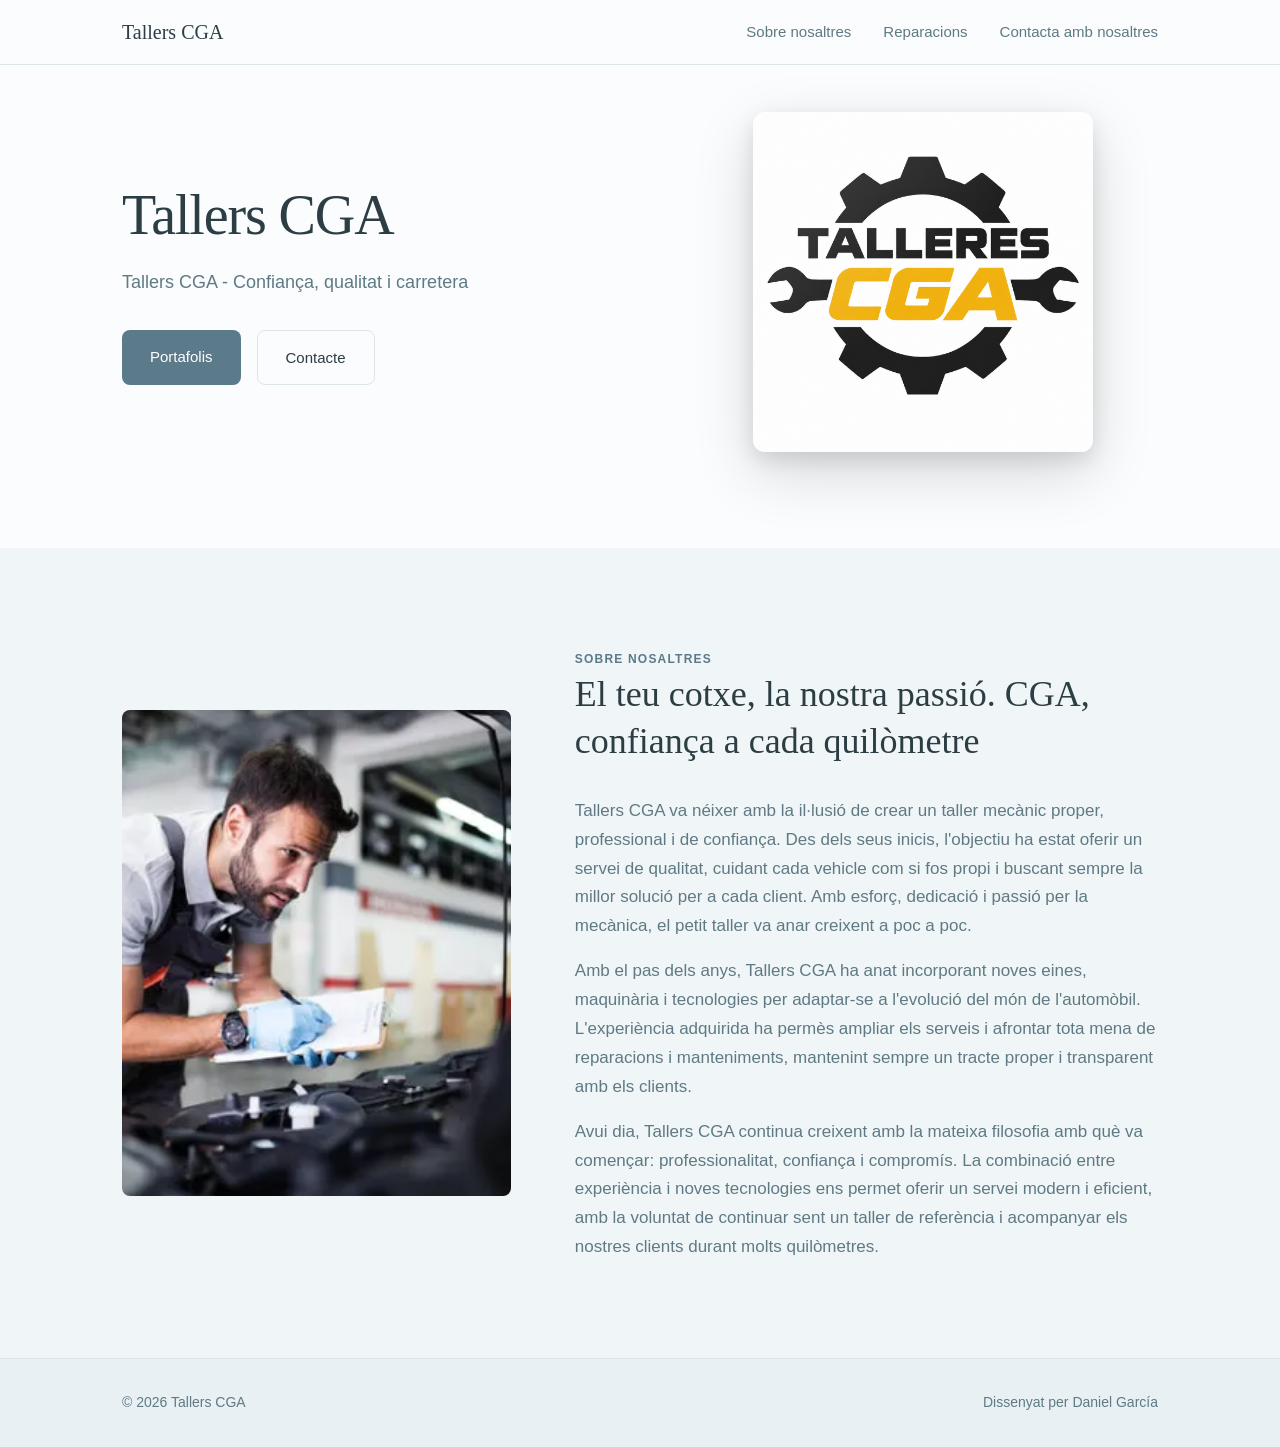
==== commit 60685185: "upgrades" ====
--- a/index.html
+++ b/index.html
@@ -26,7 +26,7 @@
 <body>
     <header class="header">
         <div class="container header-inner">
-            <a href="#" class="logo">Tallers CGA</a>
+            <a href="index.html" class="logo">Tallers CGA</a>
             <button class="nav-toggle" aria-label="Obrir o tancar la navegació" aria-expanded="false">
                 <span></span>
                 <span></span>
@@ -35,7 +35,7 @@
             <nav class="nav" id="nav">
                 <ul class="nav-list">
                     <li><a href="#about" class="nav-link">Sobre nosaltres</a></li>
-                    <li><a href="#testimonials" class="nav-link">Ressenyes</a></li>
+                    <li><a href="resenas.html" class="nav-link">Reparacions</a></li>
                     <li><a href="contacte.html" class="nav-link">Contacta amb nosaltres</a></li>
                 </ul>
             </nav>
@@ -105,69 +105,7 @@
     </section>
 
     <!-- Secció de ressenyes -->
-    <section class="testimonials" id="testimonials">
-        <div class="container">
-            <span class="section-label">Ressenyes</span>
-            <h2>Opinions dels nostres clients</h2>
 
-            <div class="testimonials-grid">
-                <article class="testimonial-card">
-                    <div class="testimonial-author">
-                        <div class="testimonial-avatar">
-                            <img src="images/musician-avatar-11.jpg" alt="Paco Porras">
-                        </div>
-                        <p class="testimonial-name">Paco Porras</p>
-                        <p class="testimonial-role">Reparació mecànica</p>
-                    </div>
-                    <p class="testimonial-text">"El cotxe va començar a donar problemes i el vaig portar al taller
-                        perquè el revisessin. Van trobar ràpidament l'origen de l'avaria i em van explicar clarament què
-                        calia reparar. Un treball professional, un bon tracte i cap sorpresa a la factura. Estic molt
-                        content amb el resultat."</p>
-                </article>
-
-                <article class="testimonial-card">
-                    <div class="testimonial-author">
-                        <div class="testimonial-avatar">
-                            <img src="images/musician-avatar-12.jpg" alt="Laura Garcia">
-                        </div>
-                        <p class="testimonial-name">Laura Garcia</p>
-                        <p class="testimonial-role">Canvi de pneumàtics</p>
-                    </div>
-                    <p class="testimonial-text">"Necessitava canviar els quatre pneumàtics i em van recomanar unes
-                        opcions que s'ajustaven molt bé al meu cotxe i al meu pressupost. El muntatge va ser ràpid i, a
-                        més, van revisar la pressió i l'equilibratge. Bon tracte i molt bon servei."</p>
-                </article>
-
-                <article class="testimonial-card">
-                    <div class="testimonial-author">
-                        <div class="testimonial-avatar">
-                            <img src="images/musician-avatar-13.jpg" alt="David Castillo">
-                        </div>
-                        <p class="testimonial-name">David Castillo</p>
-                        <p class="testimonial-role">Revisió del vehicle</p>
-                    </div>
-                    <p class="testimonial-text">"Vaig portar el cotxe per fer-hi una revisió general i vaig quedar molt
-                        satisfet. Em van explicar tot el que havien revisat i em van avisar d'alguns petits detalls que
-                        convenia controlar. Molt professionals, ràpids i transparents amb el preu. Sens dubte, hi
-                        tornaré."</p>
-                </article>
-
-                <article class="testimonial-card">
-                    <div class="testimonial-author">
-                        <div class="testimonial-avatar">
-                            <img src="images/musician-avatar-14.jpg" alt="Maria Carey">
-                        </div>
-                        <p class="testimonial-name">Maria Carey</p>
-                        <p class="testimonial-role">Canvi d'embragatge</p>
-                    </div>
-                    <p class="testimonial-text">"Tenia problemes amb l'embragatge i vaig decidir portar el cotxe al
-                        taller. Van diagnosticar l'avaria ràpidament i em van explicar les diferents opcions abans de
-                        fer la reparació. El canvi d'embragatge va quedar perfecte i el cotxe funciona com nou. Molt
-                        recomanable."</p>
-                </article>
-            </div>
-        </div>
-    </section>
 
     <footer class="footer">
         <div class="container footer-content">
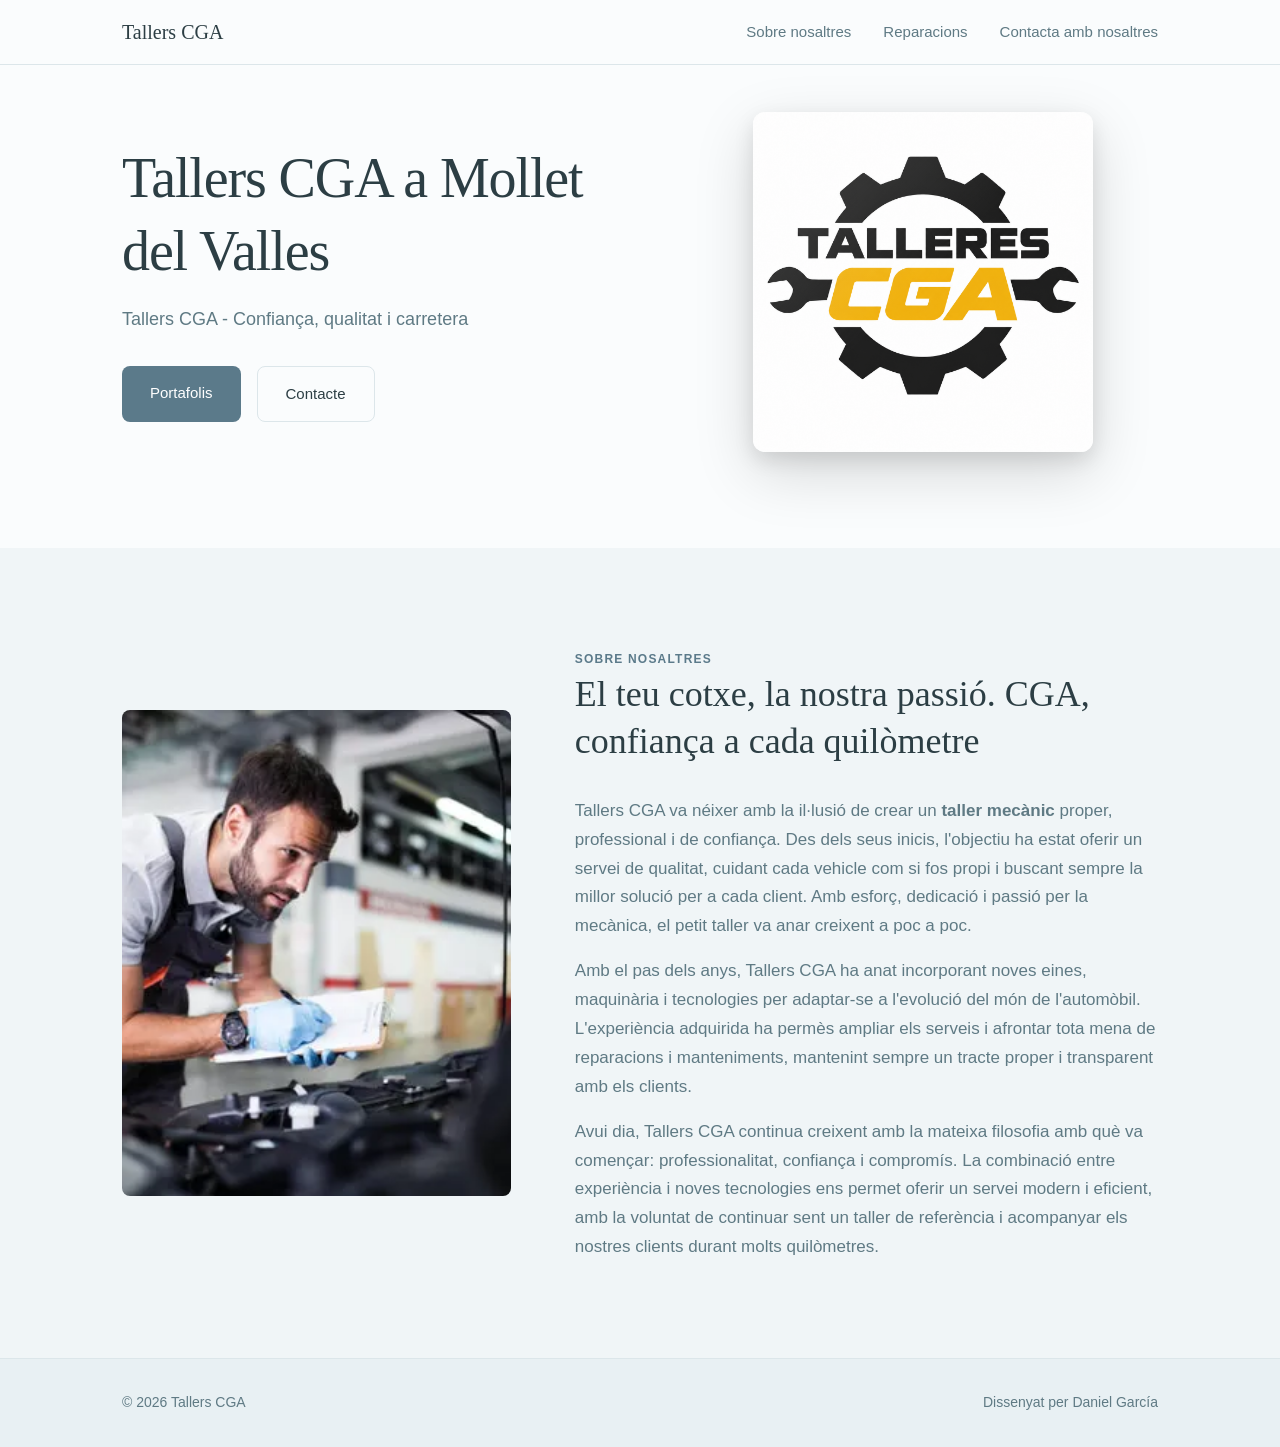
==== commit 4f770583: "page on seo" ====
--- a/index.html
+++ b/index.html
@@ -1,19 +1,19 @@
 <!DOCTYPE html>
-<html lang="en">
+<html lang="ca">
 
 <head>
     <meta charset="UTF-8">
     <meta name="viewport" content="width=device-width, initial-scale=1.0">
-    <title>Taller mecanic, Taller CGA</title>
+    <title>Taller mecanic, Taller CGA trucan's per fer una cita</title>
     <meta name="description"
-        content="Tot tipus de intervencions al teu vehicle, manteniments, revisions, reparacion d'un vehicle a combustio">
+        content="Tot tipus d'intervencions al teu vehicle: manteniments, revisions i reparacions de vehicles de combustió. Demana cita avui al teu taller mecànic de confiança.">
     <link rel="canonical" href="http://projectedaw.cat/seo">
     <link rel="icon" href="./images/logo.png">
 
     <meta property="og:type" content="website">
     <meta property="og:title" content="Taller mecanic, Taller CGA">
     <meta property="og:description"
-        content="Tot tipus de intervencions al teu vehicle, manteniments, revisions, reparacion d'un vehicle a combustio">
+        content="Tot tipus d'intervencions al teu vehicle: manteniments, revisions i reparacions de vehicles de combustió. Demana cita avui al teu taller mecànic de confiança.">
     <meta property="og:image" content="http://projectedaw.cat/seo/images/logo.png">
     <meta property="og:url" content="http://projectedaw.cat/seo">
     <meta property="og:locale" content="ca_ES">
@@ -46,7 +46,7 @@
         <div class="container">
             <div class="hero-grid">
                 <div class="hero-content">
-                    <h1>Tallers CGA</h1>
+                    <h1>Tallers CGA a Mollet del Valles</h1>
                     <p class="hero-description">Tallers CGA - Confiança, qualitat i carretera</p>
 
                     <svg class="icon-pause" width="20" height="20" viewBox="0 0 24 24" fill="currentColor"
@@ -79,13 +79,14 @@
         <div class="container">
             <div class="about-grid">
                 <div class="about-image">
-                    <img src="images/car-service.webp" alt="Servei de manteniment de vehicles">
+                    <img src="images/mecanic1.webp" alt="Servei de manteniment de vehicles">
                 </div>
                 <div class="about-text">
                     <span class="section-label">Sobre nosaltres</span>
                     <h2>El teu cotxe, la nostra passió. CGA, confiança a cada quilòmetre</h2>
 
-                    <p>Tallers CGA va néixer amb la il·lusió de crear un taller mecànic proper, professional i de
+                    <p>Tallers CGA va néixer amb la il·lusió de crear un <b> taller mecànic</b> proper, professional i
+                        de
                         confiança. Des dels seus inicis, l'objectiu ha estat oferir un servei de qualitat, cuidant cada
                         vehicle com si fos propi i buscant sempre la millor solució per a cada client. Amb esforç,
                         dedicació i passió per la mecànica, el petit taller va anar creixent a poc a poc.</p>
